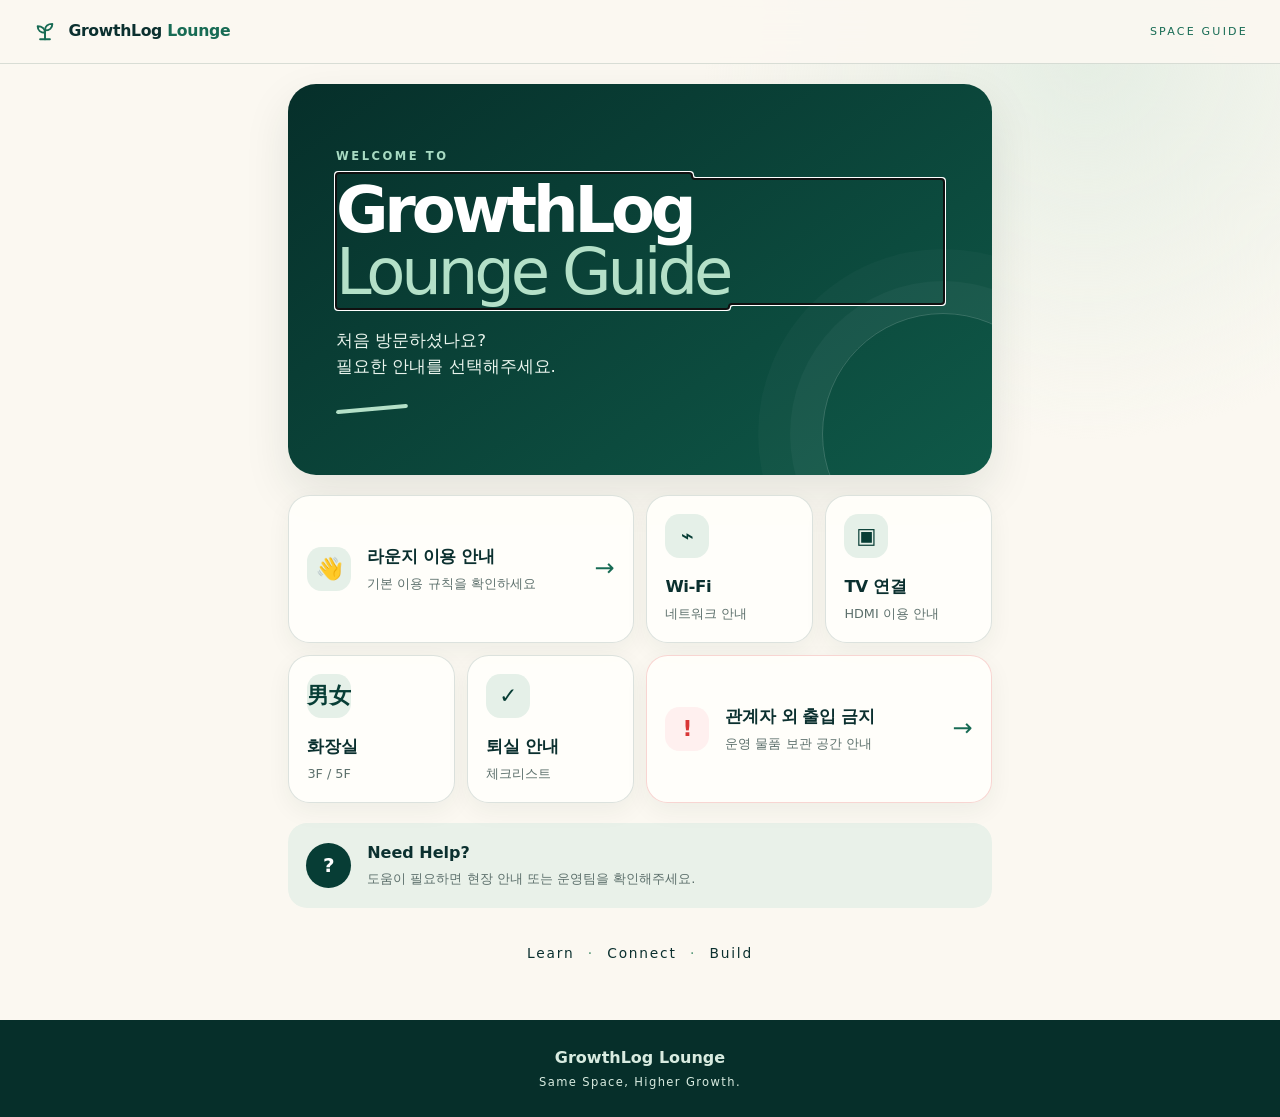
==== index.html @ 6ec5838d "Initial GrowthLog Lounge Guide" ====
<!doctype html>
<html lang="ko">
<head>
  <meta charset="utf-8">
  <meta name="viewport" content="width=device-width, initial-scale=1.0">
  <meta name="theme-color" content="#073d35">
  <meta name="description" content="GrowthLog Lounge의 Wi-Fi, TV, 화장실, 퇴실 안내를 한곳에서 확인하세요.">
  <title>GrowthLog Lounge Guide</title>
  <link rel="stylesheet" href="./css/style.css">
  <script src="./js/app.js" defer></script>
</head>
<body>
  <a class="skip-link" href="#main">본문으로 바로가기</a>
  <header class="site-header">
    <a class="brand" href="#home" aria-label="GrowthLog Lounge Guide 홈">
      <span class="brand-mark" aria-hidden="true">
        <svg viewBox="0 0 32 32" focusable="false">
          <path d="M16 25V14"></path>
          <path d="M16 17C10.7 17 7 14.1 7 9c5.3 0 9 2.9 9 8Z"></path>
          <path d="M16 14c5.3 0 9-2.9 9-8-5.3 0-9 2.9-9 8Z"></path>
          <path d="M10 25h12"></path>
        </svg>
      </span>
      <span>GrowthLog <b>Lounge</b></span>
    </a>
    <span class="header-label">SPACE GUIDE</span>
  </header>

  <main id="main">
    <section class="view home-view is-active" id="home" data-view="home" aria-labelledby="home-title">
      <div class="hero">
        <p class="eyebrow">WELCOME TO</p>
        <h1 id="home-title">GrowthLog<br><span>Lounge Guide</span></h1>
        <p>처음 방문하셨나요?<br>필요한 안내를 선택해주세요.</p>
        <div class="hero-line" aria-hidden="true"></div>
      </div>

      <nav class="guide-grid" aria-label="라운지 안내 메뉴">
        <a class="guide-card guide-card--wide" href="#welcome">
          <span class="card-icon" aria-hidden="true">👋</span>
          <span><b>라운지 이용 안내</b><small>기본 이용 규칙을 확인하세요</small></span>
          <span class="arrow" aria-hidden="true">→</span>
        </a>
        <a class="guide-card" href="#wifi"><span class="card-icon" aria-hidden="true">⌁</span><span><b>Wi-Fi</b><small>네트워크 안내</small></span></a>
        <a class="guide-card" href="#tv"><span class="card-icon" aria-hidden="true">▣</span><span><b>TV 연결</b><small>HDMI 이용 안내</small></span></a>
        <a class="guide-card" href="#restroom"><span class="card-icon" aria-hidden="true">男女</span><span><b>화장실</b><small>3F / 5F</small></span></a>
        <a class="guide-card" href="#checkout"><span class="card-icon" aria-hidden="true">✓</span><span><b>퇴실 안내</b><small>체크리스트</small></span></a>
        <a class="guide-card guide-card--wide guide-card--warning" href="#staff">
          <span class="card-icon" aria-hidden="true">!</span>
          <span><b>관계자 외 출입 금지</b><small>운영 물품 보관 공간 안내</small></span>
          <span class="arrow" aria-hidden="true">→</span>
        </a>
      </nav>

      <aside class="help-card" aria-label="관리자 문의 안내">
        <span class="help-mark" aria-hidden="true">?</span>
        <div><b>Need Help?</b><p>도움이 필요하면 현장 안내 또는 운영팀을 확인해주세요.</p></div>
      </aside>
      <p class="home-signature">Learn <i>·</i> Connect <i>·</i> Build</p>
    </section>

    <section class="view detail-view" id="welcome" data-view="welcome" aria-labelledby="welcome-title" hidden>
      <div class="detail-head"><a href="#home" class="back-link">← 홈</a><p>WELCOME</p><h2 id="welcome-title">라운지 이용 안내</h2><span>좋은 사람들이, 더 좋은 것을 만들어가는 공간입니다.</span></div>
      <div class="rule-strip" aria-label="기본 이용 수칙"><span>예약시간 준수</span><span>정숙한 이용</span><span>음식물 주의</span><span>깨끗한 정리</span></div>
      <figure class="image-card"><button class="image-open" type="button" data-image="./images/01_welcome.png" data-alt="GrowthLog Lounge 환영 및 기본 이용 안내"><img src="./images/01_welcome.png" alt="GrowthLog Lounge 환영 및 기본 이용 안내" width="883" height="1780"><span>눌러서 크게 보기</span></button></figure>
      <figure class="image-card image-card--landscape"><figcaption><b>한눈에 보는 이용 가이드</b><span>Wi-Fi, TV 연결, 이용 수칙과 퇴실 안내</span></figcaption><button class="image-open" type="button" data-image="./images/02_quick_guide.png" data-alt="GrowthLog Lounge 한눈에 보는 이용 가이드"><img src="./images/02_quick_guide.png" alt="GrowthLog Lounge 한눈에 보는 이용 가이드" width="1536" height="1024"><span>눌러서 크게 보기</span></button></figure>
    </section>

    <section class="view detail-view" id="wifi" data-view="wifi" aria-labelledby="wifi-title" hidden>
      <div class="detail-head"><a href="#home" class="back-link">← 홈</a><p>CONNECT</p><h2 id="wifi-title">Wi-Fi 안내</h2><span>빠르고 편안하게 인터넷을 이용하세요.</span></div>
      <div class="wifi-panel">
        <span class="wifi-symbol" aria-hidden="true">◉</span>
        <div class="credential"><small>Network</small><strong>GROWTH LAUNGE</strong></div>
        <div class="credential"><small>Password</small><strong id="wifi-password">GROWTH1703-2!</strong></div>
        <button class="primary-button" id="copy-password" type="button">비밀번호 복사</button>
        <p class="copy-feedback" id="copy-feedback" role="status" aria-live="polite"></p>
      </div>
    </section>

    <section class="view detail-view" id="tv" data-view="tv" data-guide="tv" aria-labelledby="tv-title" hidden>
      <div class="detail-head"><a href="#home" class="back-link">← 홈</a><p>DISPLAY</p><h2 id="tv-title">TV 연결 안내</h2><span>HDMI를 이용해 노트북을 연결할 수 있습니다.</span></div>
      <div class="status-card"><span class="status-icon" aria-hidden="true">▣</span><div><small>TV 연결 상세 안내</small><strong>준비 중입니다</strong><p>리모컨 사진과 연결 절차가 준비되면 이곳에 안내됩니다.</p></div></div>
      <figure class="image-card image-card--landscape"><figcaption><b>현재 이용 가이드</b><span>이미지에서 기본 연결 순서를 확인할 수 있어요.</span></figcaption><button class="image-open" type="button" data-image="./images/02_quick_guide.png" data-alt="TV 연결 순서가 포함된 GrowthLog Lounge 이용 가이드"><img src="./images/02_quick_guide.png" alt="TV 연결 순서가 포함된 GrowthLog Lounge 이용 가이드" width="1536" height="1024"><span>눌러서 크게 보기</span></button></figure>
    </section>

    <section class="view detail-view" id="restroom" data-view="restroom" aria-labelledby="restroom-title" hidden>
      <div class="detail-head"><a href="#home" class="back-link">← 홈</a><p>RESTROOM</p><h2 id="restroom-title">화장실 안내</h2><span>공용화장실은 3층 또는 5층을 이용해주세요.</span></div>
      <div class="floor-grid"><div><strong>3F</strong><span>공용화장실</span></div><div><strong>5F</strong><span>공용화장실</span></div></div>
      <figure class="image-card"><button class="image-open" type="button" data-image="./images/04_restroom.png" data-alt="3층과 5층 공용화장실 위치 안내"><img src="./images/04_restroom.png" alt="3층과 5층 공용화장실 위치 안내" width="1024" height="1536"><span>눌러서 크게 보기</span></button></figure>
    </section>

    <section class="view detail-view" id="checkout" data-view="checkout" aria-labelledby="checkout-title" hidden>
      <div class="detail-head"><a href="#home" class="back-link">← 홈</a><p>CHECK OUT</p><h2 id="checkout-title">퇴실 전 확인해주세요</h2><span>다음 이용자를 위한 작은 배려입니다.</span></div>
      <div class="checklist" id="checkout-list">
        <label><input type="checkbox"><span><b>01</b>책상과 의자를 원래 위치로 정리했나요?</span></label>
        <label><input type="checkbox"><span><b>02</b>쓰레기는 모두 정리했나요?</span></label>
        <label><input type="checkbox"><span><b>03</b>HDMI / 케이블을 제자리에 두었나요?</span></label>
        <label><input type="checkbox"><span><b>04</b>TV와 주변 기기를 껐나요?</span></label>
        <label><input type="checkbox"><span><b>05</b>에어컨과 조명을 껐나요?</span></label>
        <label><input type="checkbox"><span><b>06</b>개인 소지품을 모두 챙겼나요?</span></label>
        <label><input type="checkbox"><span><b>07</b>창문은 모두 닫았나요?</span></label>
        <label><input type="checkbox"><span><b>08</b>도어락을 잠그고 퇴실했나요?</span></label>
      </div>
      <p class="complete-message" id="complete-message" role="status" aria-live="polite">모두 확인하셨나요?<br>다음 이용자를 위해 감사합니다 :)</p>
      <figure class="image-card"><button class="image-open" type="button" data-image="./images/03_checkout.png" data-alt="GrowthLog Lounge 퇴실 체크리스트"><img src="./images/03_checkout.png" alt="GrowthLog Lounge 퇴실 체크리스트" width="1024" height="1536"><span>눌러서 크게 보기</span></button></figure>
    </section>

    <section class="view detail-view detail-view--warning" id="staff" data-view="staff" aria-labelledby="staff-title" hidden>
      <div class="detail-head"><a href="#home" class="back-link">← 홈</a><p>STAFF ONLY</p><h2 id="staff-title">관계자 외 출입 금지</h2><span>GrowthLog 운영 물품 보관 공간입니다.</span></div>
      <div class="warning-banner"><b>STAFF ONLY</b><span>관계자 외 출입을 금지합니다.</span></div>
      <figure class="image-card"><button class="image-open" type="button" data-image="./images/05_staff_only.png" data-alt="GrowthLog 운영 물품 보관 공간 관계자 외 출입 금지 안내"><img src="./images/05_staff_only.png" alt="GrowthLog 운영 물품 보관 공간 관계자 외 출입 금지 안내" width="1024" height="1536"><span>눌러서 크게 보기</span></button></figure>
    </section>
  </main>

  <footer><b>GrowthLog Lounge</b><span>Same Space, Higher Growth.</span></footer>

  <dialog class="image-viewer" id="image-viewer" aria-label="안내 이미지 확대 보기">
    <button class="viewer-close" type="button" aria-label="이미지 닫기">×</button>
    <div class="viewer-scroll"><img src="" alt=""></div>
    <p>두 손가락으로 확대하거나 스크롤해서 확인하세요.</p>
  </dialog>
</body>
</html>
---- css/style.css ----
:root {
  --green-950: #062f2a;
  --green-900: #073d35;
  --green-700: #176b54;
  --green-500: #4c9270;
  --green-100: #e5f0e8;
  --ivory: #fbf8f1;
  --paper: #fffefa;
  --ink: #0b302f;
  --muted: #5d706c;
  --line: rgba(7, 61, 53, .14);
  --red: #d93636;
  --shadow: 0 18px 46px rgba(24, 52, 43, .1);
}

* { box-sizing: border-box; }
html { scroll-behavior: smooth; background: var(--ivory); }
body { margin: 0; color: var(--ink); background: radial-gradient(circle at 85% 5%, #e5eee4 0, transparent 24rem), var(--ivory); font-family: Pretendard, "Noto Sans KR", "Apple SD Gothic Neo", system-ui, sans-serif; line-height: 1.55; }
button, a, input { font: inherit; }
a { color: inherit; }
button { color: inherit; }
.skip-link { position: fixed; top: -4rem; left: 1rem; z-index: 100; padding: .75rem 1rem; background: #fff; border-radius: .5rem; }
.skip-link:focus { top: 1rem; }

.site-header { position: sticky; top: 0; z-index: 20; display: flex; align-items: center; justify-content: space-between; min-height: 4rem; padding: .75rem max(1rem, env(safe-area-inset-left)); border-bottom: 1px solid var(--line); background: rgba(251, 248, 241, .9); backdrop-filter: blur(16px); }
.brand { display: flex; align-items: center; gap: .65rem; text-decoration: none; font-size: .98rem; font-weight: 700; letter-spacing: -.02em; }
.brand b { color: var(--green-700); }
.brand-mark { display: grid; place-items: center; width: 26px; height: 26px; color: var(--green-700); }
.brand-mark svg { display: block; width: 100%; height: 100%; fill: none; stroke: currentColor; stroke-width: 2.4; stroke-linecap: round; stroke-linejoin: round; }
.header-label { font-size: .69rem; letter-spacing: .2em; color: var(--green-700); }

main { width: min(100%, 47rem); min-height: calc(100vh - 9rem); margin: 0 auto; }
.view { padding: 1.25rem 1rem 3.5rem; }
.view[hidden] { display: none; }
.hero { position: relative; overflow: hidden; min-height: 18rem; padding: 3rem 1.5rem 2rem; border-radius: 1.75rem; color: white; background: linear-gradient(145deg, var(--green-950), #0f5948); box-shadow: var(--shadow); }
.hero::after { content: ""; position: absolute; right: -4.5rem; bottom: -5rem; width: 15rem; height: 15rem; border: 1px solid rgba(255,255,255,.18); border-radius: 50%; box-shadow: 0 0 0 2rem rgba(255,255,255,.035), 0 0 0 4rem rgba(255,255,255,.025); }
.eyebrow, .detail-head > p { margin: 0 0 .8rem; color: #a8dbc3; font-size: .72rem; font-weight: 800; letter-spacing: .22em; }
.hero h1 { position: relative; z-index: 1; margin: 0; font-size: clamp(2.45rem, 13vw, 4rem); line-height: .98; letter-spacing: -.065em; }
.hero h1 span { color: #b4e0c8; font-weight: 500; }
.hero > p:not(.eyebrow) { position: relative; z-index: 1; margin: 1.5rem 0 0; color: #e9f4ed; font-size: 1.04rem; }
.hero-line { width: 4.5rem; height: 4px; margin-top: 1.7rem; border-radius: 10px; background: #b4e0c8; transform: rotate(-5deg); }

.guide-grid { display: grid; grid-template-columns: 1fr 1fr; gap: .75rem; margin: 1.25rem 0; }
.guide-card { position: relative; display: flex; flex-direction: column; justify-content: space-between; min-height: 9.25rem; padding: 1.15rem; border: 1px solid var(--line); border-radius: 1.35rem; background: rgba(255, 254, 250, .94); box-shadow: 0 8px 24px rgba(16,55,44,.055); text-decoration: none; transition: transform .18s ease, border-color .18s ease, box-shadow .18s ease; }
.guide-card:active { transform: scale(.98); }
.guide-card:focus-visible, button:focus-visible, .back-link:focus-visible { outline: 3px solid #66a98a; outline-offset: 3px; }
.guide-card--wide { grid-column: 1 / -1; flex-direction: row; align-items: center; min-height: 6.7rem; gap: 1rem; }
.card-icon { display: grid; place-items: center; width: 2.75rem; height: 2.75rem; flex: 0 0 auto; border-radius: .9rem; color: var(--green-900); background: var(--green-100); font-size: 1.35rem; font-weight: 900; }
.guide-card b { display: block; font-size: 1.04rem; letter-spacing: -.025em; }
.guide-card small { display: block; margin-top: .22rem; color: var(--muted); font-size: .8rem; }
.arrow { margin-left: auto; color: var(--green-700); font-size: 1.5rem; }
.guide-card--warning { border-color: rgba(217, 54, 54, .2); }
.guide-card--warning .card-icon { color: var(--red); background: #fff0ef; }

.help-card { display: flex; gap: 1rem; align-items: center; padding: 1.15rem; border-radius: 1.2rem; background: #e9f1e9; }
.help-mark { display: grid; place-items: center; width: 2.8rem; height: 2.8rem; flex: 0 0 auto; border-radius: 50%; color: white; background: var(--green-900); font-size: 1.25rem; font-weight: 800; }
.help-card p { margin: .2rem 0 0; color: var(--muted); font-size: .82rem; }
.home-signature { margin: 2.2rem 0 0; text-align: center; font-size: .86rem; letter-spacing: .13em; }
.home-signature i { margin: 0 .45rem; color: var(--green-500); font-style: normal; }

.detail-head { padding: 1rem 0 1.25rem; }
.back-link { display: inline-flex; align-items: center; min-height: 2.75rem; margin-bottom: 2.25rem; padding: 0 .9rem; border: 1px solid var(--line); border-radius: 2rem; background: var(--paper); text-decoration: none; font-size: .88rem; font-weight: 700; }
.detail-head > p { color: var(--green-700); }
.detail-head h2 { margin: 0; font-size: clamp(2.05rem, 10vw, 3.5rem); line-height: 1.08; letter-spacing: -.055em; }
.detail-head > span { display: block; margin-top: .7rem; color: var(--muted); font-size: 1rem; }
.rule-strip { display: flex; gap: .45rem; overflow-x: auto; margin: 0 0 1rem; padding: .15rem 0 .75rem; scrollbar-width: none; }
.rule-strip::-webkit-scrollbar { display: none; }
.rule-strip span { flex: 0 0 auto; padding: .6rem .85rem; border-radius: 3rem; background: var(--green-100); color: var(--green-900); font-size: .8rem; font-weight: 700; }
.image-card { overflow: hidden; margin: 1rem 0 1.5rem; border: 1px solid var(--line); border-radius: 1.35rem; background: var(--paper); box-shadow: var(--shadow); }
.image-card figcaption { display: flex; flex-direction: column; padding: 1rem 1rem .2rem; }
.image-card figcaption span { color: var(--muted); font-size: .8rem; }
.image-open { position: relative; display: block; width: 100%; padding: 0; border: 0; background: transparent; cursor: zoom-in; }
.image-open img { display: block; width: 100%; height: auto; }
.image-open > span { position: absolute; right: .7rem; bottom: .7rem; padding: .45rem .7rem; border-radius: 2rem; color: white; background: rgba(5,35,31,.78); backdrop-filter: blur(8px); font-size: .72rem; }

.wifi-panel { padding: 1.4rem; border-radius: 1.5rem; background: linear-gradient(145deg, #e7f1e9, #fffefa); box-shadow: var(--shadow); }
.wifi-symbol { display: grid; place-items: center; width: 4rem; height: 4rem; margin-bottom: 1.5rem; border-radius: 50%; color: white; background: var(--green-900); font-size: 1.8rem; }
.credential { padding: 1rem 0; border-bottom: 1px solid var(--line); }
.credential small { display: block; color: var(--muted); font-size: .78rem; text-transform: uppercase; letter-spacing: .08em; }
.credential strong { display: block; margin-top: .25rem; font-size: 1.35rem; overflow-wrap: anywhere; }
.primary-button { width: 100%; min-height: 3.25rem; margin-top: 1.25rem; border: 0; border-radius: .95rem; color: white; background: var(--green-900); font-weight: 800; cursor: pointer; }
.copy-feedback { min-height: 1.5rem; margin: .65rem 0 0; text-align: center; color: var(--green-700); font-size: .86rem; font-weight: 700; }

.status-card { display: flex; gap: 1rem; padding: 1.35rem; border: 1px solid var(--line); border-radius: 1.4rem; background: var(--paper); box-shadow: var(--shadow); }
.status-icon { display: grid; place-items: center; width: 3.3rem; height: 3.3rem; flex: 0 0 auto; border-radius: 1rem; color: white; background: var(--green-900); font-size: 1.5rem; }
.status-card small, .status-card strong { display: block; }
.status-card small { color: var(--green-700); font-weight: 700; }
.status-card strong { margin-top: .1rem; font-size: 1.2rem; }
.status-card p { margin: .5rem 0 0; color: var(--muted); font-size: .88rem; }
.floor-grid { display: grid; grid-template-columns: 1fr 1fr; gap: .75rem; }
.floor-grid div { display: flex; flex-direction: column; align-items: center; padding: 1.3rem .5rem; border-radius: 1.2rem; background: var(--green-100); }
.floor-grid strong { font-size: 2.2rem; line-height: 1; }.floor-grid span { margin-top: .35rem; font-weight: 700; }

.checklist { display: grid; gap: .65rem; }
.checklist label { position: relative; display: block; cursor: pointer; }
.checklist input { position: absolute; opacity: 0; pointer-events: none; }
.checklist span { display: flex; align-items: center; gap: .85rem; min-height: 4.4rem; padding: .8rem 3rem .8rem .75rem; border: 1px solid var(--line); border-radius: 1.1rem; background: var(--paper); font-size: .92rem; transition: .18s ease; }
.checklist span::after { content: ""; position: absolute; right: 1rem; width: 1.25rem; height: 1.25rem; border: 2px solid #78908a; border-radius: .35rem; }
.checklist b { display: grid; place-items: center; width: 2.5rem; height: 2.5rem; flex: 0 0 auto; border-radius: 50%; color: white; background: var(--green-500); font-size: .78rem; }
.checklist input:focus-visible + span { outline: 3px solid #66a98a; outline-offset: 2px; }
.checklist input:checked + span { border-color: var(--green-500); background: #e7f1e9; color: var(--green-900); }
.checklist input:checked + span::after { content: "✓"; display: grid; place-items: center; border-color: var(--green-700); color: white; background: var(--green-700); font-size: .8rem; font-weight: 900; }
.complete-message { margin: 1rem 0; padding: 1.15rem; border-radius: 1rem; text-align: center; color: var(--muted); background: #f1eee7; font-size: .9rem; }
.complete-message.is-complete { color: var(--green-900); background: #dcecdf; font-weight: 700; }
.detail-view--warning .detail-head > p, .detail-view--warning .detail-head h2 { color: var(--red); }
.warning-banner { display: flex; flex-direction: column; align-items: center; padding: 1.2rem; border: 1px solid rgba(217,54,54,.25); border-radius: 1.2rem; color: var(--red); background: #fff2f1; }
.warning-banner b { font-size: 1.35rem; letter-spacing: .16em; }.warning-banner span { color: #782929; font-size: .9rem; }

footer { display: flex; flex-direction: column; align-items: center; gap: .2rem; padding: 1.6rem 1rem calc(1.6rem + env(safe-area-inset-bottom)); color: #d8ebe0; background: var(--green-950); }
footer span { font-size: .72rem; letter-spacing: .12em; }
.image-viewer { width: 100vw; max-width: none; height: 100dvh; max-height: none; margin: 0; padding: 3.5rem 0 1rem; border: 0; color: white; background: rgba(3, 24, 21, .96); }
.image-viewer::backdrop { background: rgba(3, 24, 21, .88); }
.viewer-close { position: fixed; top: max(.7rem, env(safe-area-inset-top)); right: 1rem; z-index: 2; display: grid; place-items: center; width: 2.75rem; height: 2.75rem; border: 1px solid rgba(255,255,255,.3); border-radius: 50%; color: white; background: rgba(255,255,255,.1); font-size: 1.7rem; cursor: pointer; }
.viewer-scroll { height: calc(100dvh - 7rem); overflow: auto; overscroll-behavior: contain; text-align: center; }
.viewer-scroll img { width: auto; max-width: 100%; height: auto; max-height: none; }
.image-viewer > p { margin: .5rem; text-align: center; color: #c8d8d2; font-size: .76rem; }

@media (min-width: 700px) {
  .site-header { padding-inline: 2rem; }
  .view { padding-inline: 1.5rem; }
  .hero { min-height: 21rem; padding: 4rem 3rem; }
  .guide-grid { grid-template-columns: repeat(4, 1fr); }
  .guide-card--wide { grid-column: span 2; }
  .guide-card--warning { grid-column: span 2; }
  .checklist { grid-template-columns: 1fr 1fr; }
}

@media (prefers-reduced-motion: reduce) { html { scroll-behavior: auto; } * { transition: none !important; } }
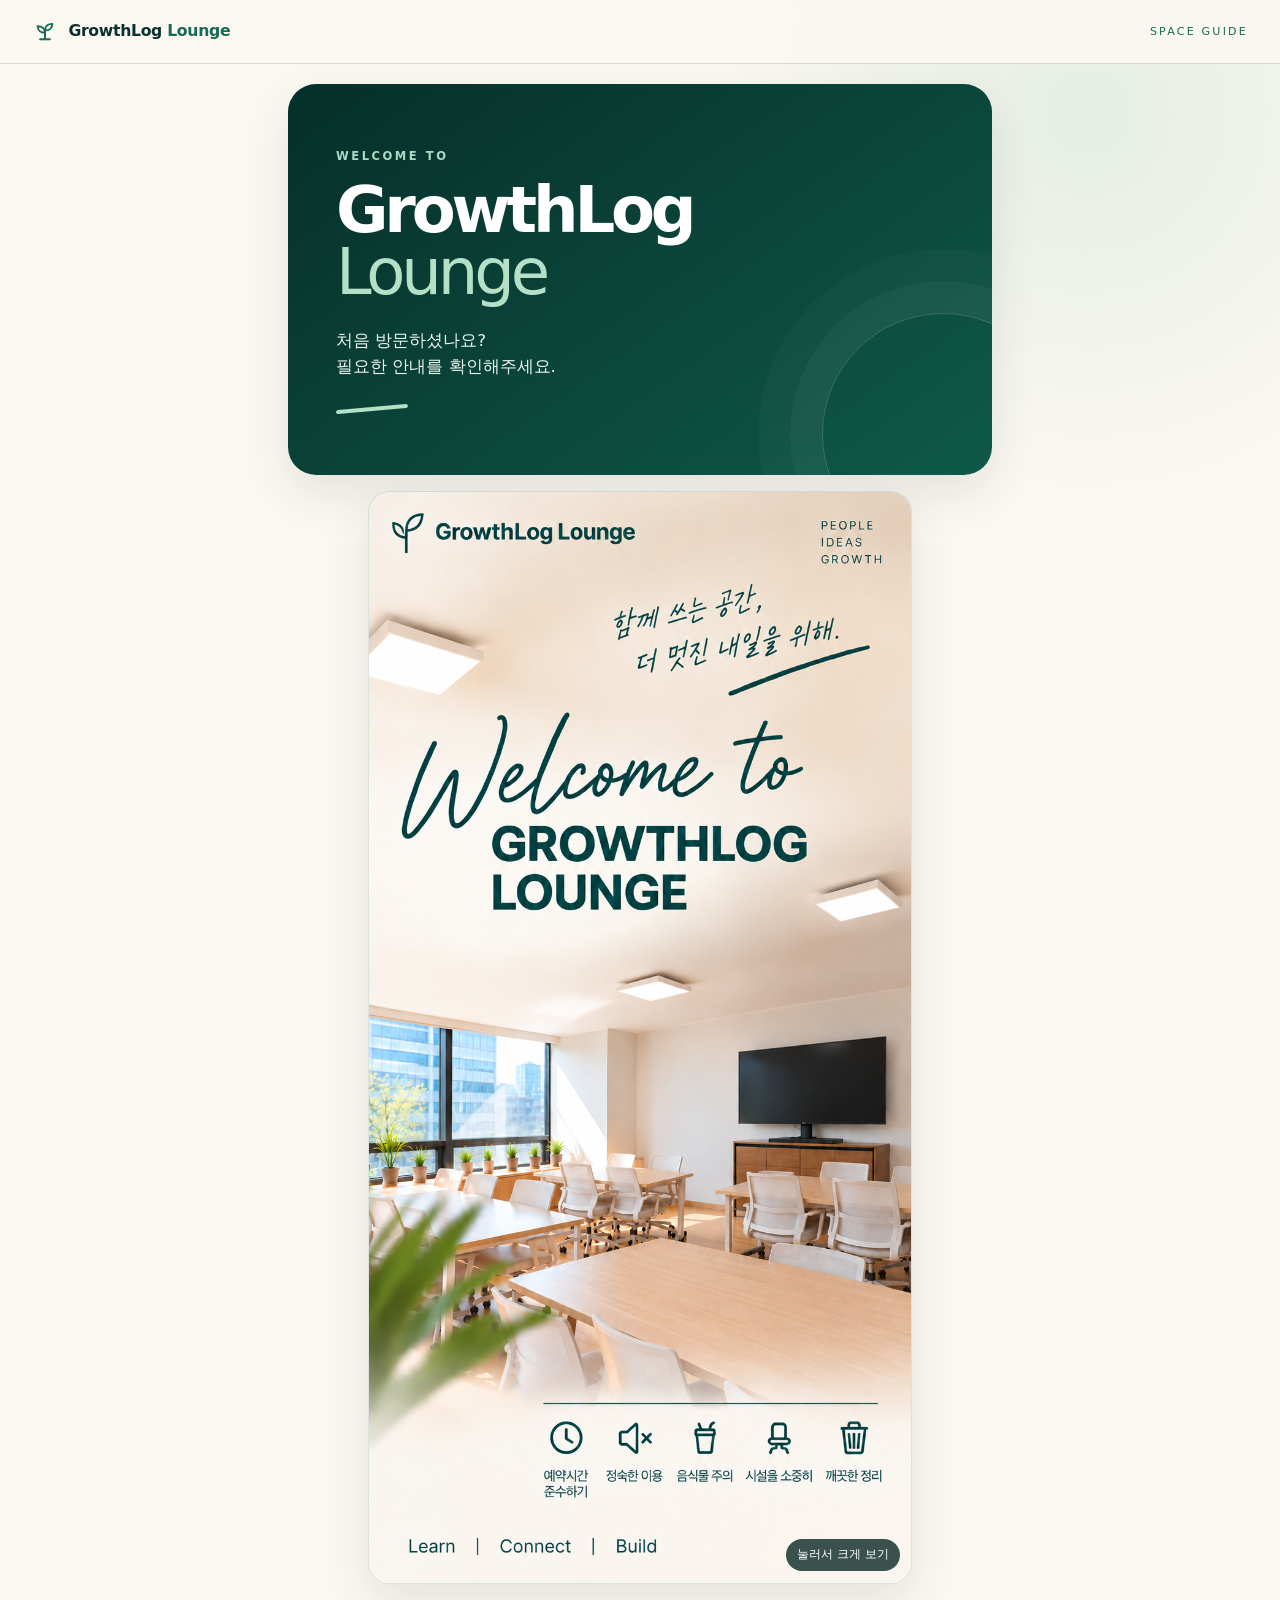
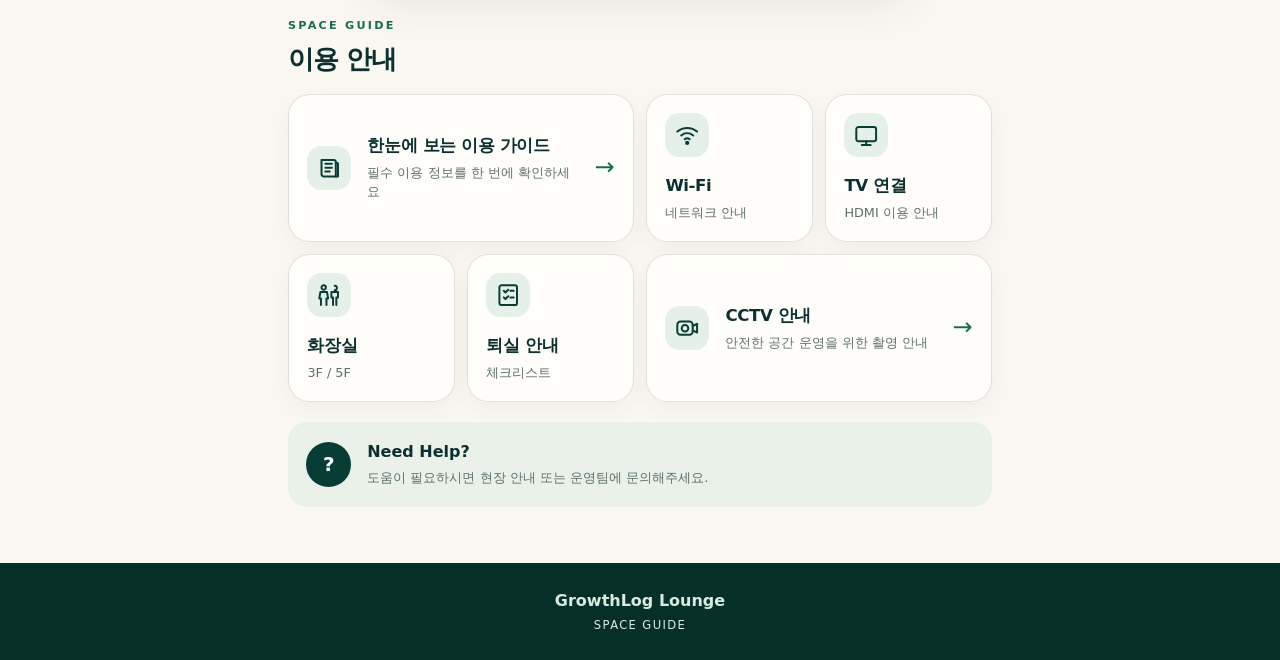
==== commit 5af86181: "feat: finalize GrowthLog Lounge space guide" ====
--- a/index.html
+++ b/index.html
@@ -4,15 +4,15 @@
   <meta charset="utf-8">
   <meta name="viewport" content="width=device-width, initial-scale=1.0">
   <meta name="theme-color" content="#073d35">
-  <meta name="description" content="GrowthLog Lounge의 Wi-Fi, TV, 화장실, 퇴실 안내를 한곳에서 확인하세요.">
-  <title>GrowthLog Lounge Guide</title>
+  <meta name="description" content="GrowthLog Lounge의 Wi-Fi, TV, 화장실, 퇴실 및 CCTV 안내를 한곳에서 확인하세요.">
+  <title>GrowthLog Lounge Space Guide</title>
   <link rel="stylesheet" href="./css/style.css">
   <script src="./js/app.js" defer></script>
 </head>
 <body>
   <a class="skip-link" href="#main">본문으로 바로가기</a>
   <header class="site-header">
-    <a class="brand" href="#home" aria-label="GrowthLog Lounge Guide 홈">
+    <a class="brand" href="#home" aria-label="GrowthLog Lounge Space Guide 홈">
       <span class="brand-mark" aria-hidden="true">
         <svg viewBox="0 0 32 32" focusable="false">
           <path d="M16 25V14"></path>
@@ -30,48 +30,56 @@
     <section class="view home-view is-active" id="home" data-view="home" aria-labelledby="home-title">
       <div class="hero">
         <p class="eyebrow">WELCOME TO</p>
-        <h1 id="home-title">GrowthLog<br><span>Lounge Guide</span></h1>
-        <p>처음 방문하셨나요?<br>필요한 안내를 선택해주세요.</p>
+        <h1 id="home-title">GrowthLog<br><span>Lounge</span></h1>
+        <p>처음 방문하셨나요?<br>필요한 안내를 확인해주세요.</p>
         <div class="hero-line" aria-hidden="true"></div>
       </div>
 
+      <figure class="image-card home-visual">
+        <button class="image-open" type="button" data-image="./images/01_welcome.png" data-alt="GrowthLog Lounge 환영 및 기본 이용 안내">
+          <img src="./images/01_welcome.png" alt="GrowthLog Lounge 환영 및 기본 이용 안내" width="884" height="1779">
+          <span>눌러서 크게 보기</span>
+        </button>
+      </figure>
+
+      <div class="section-intro">
+        <p>SPACE GUIDE</p>
+        <h2>이용 안내</h2>
+      </div>
       <nav class="guide-grid" aria-label="라운지 안내 메뉴">
-        <a class="guide-card guide-card--wide" href="#welcome">
-          <span class="card-icon" aria-hidden="true">👋</span>
-          <span><b>라운지 이용 안내</b><small>기본 이용 규칙을 확인하세요</small></span>
+        <a class="guide-card guide-card--wide" href="#quick">
+          <span class="card-icon" aria-hidden="true"><svg viewBox="0 0 24 24"><path d="M5 4.5h11a2 2 0 0 1 2 2v13H7a2 2 0 0 1-2-2z"/><path d="M8.5 8h6M8.5 11.5h6M8.5 15h4"/><path d="M18 7h1a1 1 0 0 1 1 1v11.5h-2"/></svg></span>
+          <span><b>한눈에 보는 이용 가이드</b><small>필수 이용 정보를 한 번에 확인하세요</small></span>
           <span class="arrow" aria-hidden="true">→</span>
         </a>
-        <a class="guide-card" href="#wifi"><span class="card-icon" aria-hidden="true">⌁</span><span><b>Wi-Fi</b><small>네트워크 안내</small></span></a>
-        <a class="guide-card" href="#tv"><span class="card-icon" aria-hidden="true">▣</span><span><b>TV 연결</b><small>HDMI 이용 안내</small></span></a>
-        <a class="guide-card" href="#restroom"><span class="card-icon" aria-hidden="true">男女</span><span><b>화장실</b><small>3F / 5F</small></span></a>
-        <a class="guide-card" href="#checkout"><span class="card-icon" aria-hidden="true">✓</span><span><b>퇴실 안내</b><small>체크리스트</small></span></a>
-        <a class="guide-card guide-card--wide guide-card--warning" href="#staff">
-          <span class="card-icon" aria-hidden="true">!</span>
-          <span><b>관계자 외 출입 금지</b><small>운영 물품 보관 공간 안내</small></span>
+        <a class="guide-card" href="#wifi"><span class="card-icon" aria-hidden="true"><svg viewBox="0 0 24 24"><path d="M3 8.7a14 14 0 0 1 18 0M6.5 12.2a9 9 0 0 1 11 0M9.8 15.6a4 4 0 0 1 4.4 0"/><circle cx="12" cy="19" r="1"/></svg></span><span><b>Wi-Fi</b><small>네트워크 안내</small></span></a>
+        <a class="guide-card" href="#tv"><span class="card-icon" aria-hidden="true"><svg viewBox="0 0 24 24"><rect x="3" y="4.5" width="18" height="13" rx="2"/><path d="M8 21h8M12 17.5V21"/></svg></span><span><b>TV 연결</b><small>HDMI 이용 안내</small></span></a>
+        <a class="guide-card" href="#restroom"><span class="card-icon" aria-hidden="true"><svg viewBox="0 0 24 24"><circle cx="7" cy="5" r="2"/><path d="M4.5 21v-6H3l1-6h6l1 6H9.5v6M15.5 21v-7H14V9h6v5h-1.5v7M17 3.5a2 2 0 1 1 0 4"/></svg></span><span><b>화장실</b><small>3F / 5F</small></span></a>
+        <a class="guide-card" href="#checkout"><span class="card-icon" aria-hidden="true"><svg viewBox="0 0 24 24"><rect x="4" y="3" width="16" height="18" rx="2"/><path d="m8 8 1.5 1.5L12 7M14 8h3M8 14l1.5 1.5L12 13M14 14h3"/></svg></span><span><b>퇴실 안내</b><small>체크리스트</small></span></a>
+        <a class="guide-card guide-card--wide" href="#cctv">
+          <span class="card-icon" aria-hidden="true"><svg viewBox="0 0 24 24"><rect x="3" y="6" width="14" height="12" rx="3"/><circle cx="10" cy="12" r="3"/><path d="m17 10 4-2v8l-4-2"/></svg></span>
+          <span><b>CCTV 안내</b><small>안전한 공간 운영을 위한 촬영 안내</small></span>
           <span class="arrow" aria-hidden="true">→</span>
         </a>
       </nav>
 
       <aside class="help-card" aria-label="관리자 문의 안내">
         <span class="help-mark" aria-hidden="true">?</span>
-        <div><b>Need Help?</b><p>도움이 필요하면 현장 안내 또는 운영팀을 확인해주세요.</p></div>
+        <div><b>Need Help?</b><p>도움이 필요하시면 현장 안내 또는 운영팀에 문의해주세요.</p></div>
       </aside>
-      <p class="home-signature">Learn <i>·</i> Connect <i>·</i> Build</p>
     </section>
 
-    <section class="view detail-view" id="welcome" data-view="welcome" aria-labelledby="welcome-title" hidden>
-      <div class="detail-head"><a href="#home" class="back-link">← 홈</a><p>WELCOME</p><h2 id="welcome-title">라운지 이용 안내</h2><span>좋은 사람들이, 더 좋은 것을 만들어가는 공간입니다.</span></div>
-      <div class="rule-strip" aria-label="기본 이용 수칙"><span>예약시간 준수</span><span>정숙한 이용</span><span>음식물 주의</span><span>깨끗한 정리</span></div>
-      <figure class="image-card"><button class="image-open" type="button" data-image="./images/01_welcome.png" data-alt="GrowthLog Lounge 환영 및 기본 이용 안내"><img src="./images/01_welcome.png" alt="GrowthLog Lounge 환영 및 기본 이용 안내" width="883" height="1780"><span>눌러서 크게 보기</span></button></figure>
-      <figure class="image-card image-card--landscape"><figcaption><b>한눈에 보는 이용 가이드</b><span>Wi-Fi, TV 연결, 이용 수칙과 퇴실 안내</span></figcaption><button class="image-open" type="button" data-image="./images/02_quick_guide.png" data-alt="GrowthLog Lounge 한눈에 보는 이용 가이드"><img src="./images/02_quick_guide.png" alt="GrowthLog Lounge 한눈에 보는 이용 가이드" width="1536" height="1024"><span>눌러서 크게 보기</span></button></figure>
+    <section class="view detail-view" id="quick" data-view="quick" aria-labelledby="quick-title" hidden>
+      <div class="detail-head"><a href="#home" class="back-link">← 홈</a><p>QUICK GUIDE</p><h2 id="quick-title">한눈에 보는 이용 가이드</h2><span>Wi-Fi, TV 연결, 이용 수칙과 퇴실 안내를 확인하세요.</span></div>
+      <figure class="image-card image-card--landscape"><button class="image-open" type="button" data-image="./images/02_quick_guide.png" data-alt="GrowthLog Lounge 한눈에 보는 이용 가이드"><img src="./images/02_quick_guide.png" alt="GrowthLog Lounge 한눈에 보는 이용 가이드" width="1536" height="1024"><span>눌러서 크게 보기</span></button></figure>
     </section>
 
     <section class="view detail-view" id="wifi" data-view="wifi" aria-labelledby="wifi-title" hidden>
       <div class="detail-head"><a href="#home" class="back-link">← 홈</a><p>CONNECT</p><h2 id="wifi-title">Wi-Fi 안내</h2><span>빠르고 편안하게 인터넷을 이용하세요.</span></div>
       <div class="wifi-panel">
-        <span class="wifi-symbol" aria-hidden="true">◉</span>
+        <span class="wifi-symbol" aria-hidden="true"><svg viewBox="0 0 24 24"><path d="M3 8.7a14 14 0 0 1 18 0M6.5 12.2a9 9 0 0 1 11 0M9.8 15.6a4 4 0 0 1 4.4 0"/><circle cx="12" cy="19" r="1"/></svg></span>
         <div class="credential"><small>Network</small><strong>GROWTH LAUNGE</strong></div>
-        <div class="credential"><small>Password</small><strong id="wifi-password">GROWTH1703-2!</strong></div>
+        <div class="credential"><small>Password</small><strong id="wifi-password">growth1703-2!</strong></div>
         <button class="primary-button" id="copy-password" type="button">비밀번호 복사</button>
         <p class="copy-feedback" id="copy-feedback" role="status" aria-live="polite"></p>
       </div>
@@ -79,7 +87,7 @@
 
     <section class="view detail-view" id="tv" data-view="tv" data-guide="tv" aria-labelledby="tv-title" hidden>
       <div class="detail-head"><a href="#home" class="back-link">← 홈</a><p>DISPLAY</p><h2 id="tv-title">TV 연결 안내</h2><span>HDMI를 이용해 노트북을 연결할 수 있습니다.</span></div>
-      <div class="status-card"><span class="status-icon" aria-hidden="true">▣</span><div><small>TV 연결 상세 안내</small><strong>준비 중입니다</strong><p>리모컨 사진과 연결 절차가 준비되면 이곳에 안내됩니다.</p></div></div>
+      <div class="status-card"><span class="status-icon" aria-hidden="true"><svg viewBox="0 0 24 24"><rect x="3" y="4.5" width="18" height="13" rx="2"/><path d="M8 21h8M12 17.5V21"/></svg></span><div><small>TV 연결 상세 안내</small><strong>준비 중입니다</strong><p>리모컨 사진과 연결 절차가 준비되면 이곳에 안내됩니다.</p></div></div>
       <figure class="image-card image-card--landscape"><figcaption><b>현재 이용 가이드</b><span>이미지에서 기본 연결 순서를 확인할 수 있어요.</span></figcaption><button class="image-open" type="button" data-image="./images/02_quick_guide.png" data-alt="TV 연결 순서가 포함된 GrowthLog Lounge 이용 가이드"><img src="./images/02_quick_guide.png" alt="TV 연결 순서가 포함된 GrowthLog Lounge 이용 가이드" width="1536" height="1024"><span>눌러서 크게 보기</span></button></figure>
     </section>
 
@@ -105,14 +113,20 @@
       <figure class="image-card"><button class="image-open" type="button" data-image="./images/03_checkout.png" data-alt="GrowthLog Lounge 퇴실 체크리스트"><img src="./images/03_checkout.png" alt="GrowthLog Lounge 퇴실 체크리스트" width="1024" height="1536"><span>눌러서 크게 보기</span></button></figure>
     </section>
 
-    <section class="view detail-view detail-view--warning" id="staff" data-view="staff" aria-labelledby="staff-title" hidden>
-      <div class="detail-head"><a href="#home" class="back-link">← 홈</a><p>STAFF ONLY</p><h2 id="staff-title">관계자 외 출입 금지</h2><span>GrowthLog 운영 물품 보관 공간입니다.</span></div>
-      <div class="warning-banner"><b>STAFF ONLY</b><span>관계자 외 출입을 금지합니다.</span></div>
-      <figure class="image-card"><button class="image-open" type="button" data-image="./images/05_staff_only.png" data-alt="GrowthLog 운영 물품 보관 공간 관계자 외 출입 금지 안내"><img src="./images/05_staff_only.png" alt="GrowthLog 운영 물품 보관 공간 관계자 외 출입 금지 안내" width="1024" height="1536"><span>눌러서 크게 보기</span></button></figure>
+    <section class="view detail-view" id="cctv" data-view="cctv" aria-labelledby="cctv-title" hidden>
+      <div class="detail-head"><a href="#home" class="back-link">← 홈</a><p>SAFETY</p><h2 id="cctv-title">CCTV 촬영 안내</h2><span>안전하고 쾌적한 공간 운영을 위해 CCTV가 운영되고 있습니다.</span></div>
+      <dl class="info-list">
+        <div><dt>촬영 목적</dt><dd>시설 안전, 화재 예방 및 범죄 방지, 시설 관리</dd></div>
+        <div><dt>촬영 범위</dt><dd>라운지 내부 공용 공간</dd></div>
+        <div><dt>촬영 시간</dt><dd>24시간 연중무휴</dd></div>
+        <div><dt>관리 책임자</dt><dd>GrowthLog 운영팀</dd></div>
+        <div><dt>관련 문의</dt><dd>운영팀 문의</dd></div>
+      </dl>
+      <figure class="image-card image-card--landscape"><button class="image-open" type="button" data-image="./images/06_cctv.png" data-alt="GrowthLog Lounge CCTV 촬영 목적, 범위, 시간 및 관리 책임자 안내"><img src="./images/06_cctv.png" alt="GrowthLog Lounge CCTV 촬영 목적, 범위, 시간 및 관리 책임자 안내" width="1536" height="1024"><span>눌러서 크게 보기</span></button></figure>
     </section>
   </main>
 
-  <footer><b>GrowthLog Lounge</b><span>Same Space, Higher Growth.</span></footer>
+  <footer><b>GrowthLog Lounge</b><span>SPACE GUIDE</span></footer>
 
   <dialog class="image-viewer" id="image-viewer" aria-label="안내 이미지 확대 보기">
     <button class="viewer-close" type="button" aria-label="이미지 닫기">×</button>
--- a/css/style.css
+++ b/css/style.css
@@ -9,7 +9,6 @@
   --ink: #0b302f;
   --muted: #5d706c;
   --line: rgba(7, 61, 53, .14);
-  --red: #d93636;
   --shadow: 0 18px 46px rgba(24, 52, 43, .1);
 }
 
@@ -20,7 +19,7 @@
 a { color: inherit; }
 button { color: inherit; }
 .skip-link { position: fixed; top: -4rem; left: 1rem; z-index: 100; padding: .75rem 1rem; background: #fff; border-radius: .5rem; }
-.skip-link:focus { top: 1rem; }
+.skip-link:focus-visible { top: 1rem; outline: 3px solid #66a98a; outline-offset: 2px; }
 
 .site-header { position: sticky; top: 0; z-index: 20; display: flex; align-items: center; justify-content: space-between; min-height: 4rem; padding: .75rem max(1rem, env(safe-area-inset-left)); border-bottom: 1px solid var(--line); background: rgba(251, 248, 241, .9); backdrop-filter: blur(16px); }
 .brand { display: flex; align-items: center; gap: .65rem; text-decoration: none; font-size: .98rem; font-weight: 700; letter-spacing: -.02em; }
@@ -39,33 +38,32 @@
 .hero h1 span { color: #b4e0c8; font-weight: 500; }
 .hero > p:not(.eyebrow) { position: relative; z-index: 1; margin: 1.5rem 0 0; color: #e9f4ed; font-size: 1.04rem; }
 .hero-line { width: 4.5rem; height: 4px; margin-top: 1.7rem; border-radius: 10px; background: #b4e0c8; transform: rotate(-5deg); }
+.home-visual { margin-top: 1.25rem; }
+.section-intro { margin: 2.1rem 0 .9rem; }
+.section-intro p { margin: 0 0 .25rem; color: var(--green-700); font-size: .7rem; font-weight: 800; letter-spacing: .2em; }
+.section-intro h2 { margin: 0; font-size: 1.65rem; letter-spacing: -.04em; }
 
-.guide-grid { display: grid; grid-template-columns: 1fr 1fr; gap: .75rem; margin: 1.25rem 0; }
+.guide-grid { display: grid; grid-template-columns: 1fr 1fr; gap: .75rem; margin: 0 0 1.25rem; }
 .guide-card { position: relative; display: flex; flex-direction: column; justify-content: space-between; min-height: 9.25rem; padding: 1.15rem; border: 1px solid var(--line); border-radius: 1.35rem; background: rgba(255, 254, 250, .94); box-shadow: 0 8px 24px rgba(16,55,44,.055); text-decoration: none; transition: transform .18s ease, border-color .18s ease, box-shadow .18s ease; }
 .guide-card:active { transform: scale(.98); }
-.guide-card:focus-visible, button:focus-visible, .back-link:focus-visible { outline: 3px solid #66a98a; outline-offset: 3px; }
+.guide-card:focus-visible, button:focus-visible, .back-link:focus-visible, .brand:focus-visible { outline: 3px solid #66a98a; outline-offset: 3px; }
 .guide-card--wide { grid-column: 1 / -1; flex-direction: row; align-items: center; min-height: 6.7rem; gap: 1rem; }
-.card-icon { display: grid; place-items: center; width: 2.75rem; height: 2.75rem; flex: 0 0 auto; border-radius: .9rem; color: var(--green-900); background: var(--green-100); font-size: 1.35rem; font-weight: 900; }
+.card-icon { display: grid; place-items: center; width: 2.75rem; height: 2.75rem; flex: 0 0 auto; border-radius: .9rem; color: var(--green-900); background: var(--green-100); }
+.card-icon svg, .wifi-symbol svg, .status-icon svg { width: 1.65rem; height: 1.65rem; fill: none; stroke: currentColor; stroke-width: 1.8; stroke-linecap: round; stroke-linejoin: round; }
 .guide-card b { display: block; font-size: 1.04rem; letter-spacing: -.025em; }
 .guide-card small { display: block; margin-top: .22rem; color: var(--muted); font-size: .8rem; }
 .arrow { margin-left: auto; color: var(--green-700); font-size: 1.5rem; }
-.guide-card--warning { border-color: rgba(217, 54, 54, .2); }
-.guide-card--warning .card-icon { color: var(--red); background: #fff0ef; }
 
 .help-card { display: flex; gap: 1rem; align-items: center; padding: 1.15rem; border-radius: 1.2rem; background: #e9f1e9; }
 .help-mark { display: grid; place-items: center; width: 2.8rem; height: 2.8rem; flex: 0 0 auto; border-radius: 50%; color: white; background: var(--green-900); font-size: 1.25rem; font-weight: 800; }
 .help-card p { margin: .2rem 0 0; color: var(--muted); font-size: .82rem; }
-.home-signature { margin: 2.2rem 0 0; text-align: center; font-size: .86rem; letter-spacing: .13em; }
-.home-signature i { margin: 0 .45rem; color: var(--green-500); font-style: normal; }
-
-.detail-head { padding: 1rem 0 1.25rem; }
-.back-link { display: inline-flex; align-items: center; min-height: 2.75rem; margin-bottom: 2.25rem; padding: 0 .9rem; border: 1px solid var(--line); border-radius: 2rem; background: var(--paper); text-decoration: none; font-size: .88rem; font-weight: 700; }
+.detail-head { padding: .45rem 0 1.25rem; }
+.back-link { display: inline-flex; align-items: center; min-height: 2.75rem; margin-bottom: 1.25rem; padding: 0 .9rem; border: 1px solid var(--line); border-radius: 2rem; background: var(--paper); text-decoration: none; font-size: .88rem; font-weight: 700; }
 .detail-head > p { color: var(--green-700); }
 .detail-head h2 { margin: 0; font-size: clamp(2.05rem, 10vw, 3.5rem); line-height: 1.08; letter-spacing: -.055em; }
+.hero h1:focus, .detail-head h2:focus { outline: none; }
+.hero h1:focus-visible, .detail-head h2:focus-visible { border-radius: .2rem; outline: 3px solid #66a98a; outline-offset: 5px; }
 .detail-head > span { display: block; margin-top: .7rem; color: var(--muted); font-size: 1rem; }
-.rule-strip { display: flex; gap: .45rem; overflow-x: auto; margin: 0 0 1rem; padding: .15rem 0 .75rem; scrollbar-width: none; }
-.rule-strip::-webkit-scrollbar { display: none; }
-.rule-strip span { flex: 0 0 auto; padding: .6rem .85rem; border-radius: 3rem; background: var(--green-100); color: var(--green-900); font-size: .8rem; font-weight: 700; }
 .image-card { overflow: hidden; margin: 1rem 0 1.5rem; border: 1px solid var(--line); border-radius: 1.35rem; background: var(--paper); box-shadow: var(--shadow); }
 .image-card figcaption { display: flex; flex-direction: column; padding: 1rem 1rem .2rem; }
 .image-card figcaption span { color: var(--muted); font-size: .8rem; }
@@ -74,7 +72,8 @@
 .image-open > span { position: absolute; right: .7rem; bottom: .7rem; padding: .45rem .7rem; border-radius: 2rem; color: white; background: rgba(5,35,31,.78); backdrop-filter: blur(8px); font-size: .72rem; }
 
 .wifi-panel { padding: 1.4rem; border-radius: 1.5rem; background: linear-gradient(145deg, #e7f1e9, #fffefa); box-shadow: var(--shadow); }
-.wifi-symbol { display: grid; place-items: center; width: 4rem; height: 4rem; margin-bottom: 1.5rem; border-radius: 50%; color: white; background: var(--green-900); font-size: 1.8rem; }
+.wifi-symbol { display: grid; place-items: center; width: 4rem; height: 4rem; margin-bottom: 1.5rem; border-radius: 50%; color: white; background: var(--green-900); }
+.wifi-symbol svg { width: 2.35rem; height: 2.35rem; }
 .credential { padding: 1rem 0; border-bottom: 1px solid var(--line); }
 .credential small { display: block; color: var(--muted); font-size: .78rem; text-transform: uppercase; letter-spacing: .08em; }
 .credential strong { display: block; margin-top: .25rem; font-size: 1.35rem; overflow-wrap: anywhere; }
@@ -82,7 +81,7 @@
 .copy-feedback { min-height: 1.5rem; margin: .65rem 0 0; text-align: center; color: var(--green-700); font-size: .86rem; font-weight: 700; }
 
 .status-card { display: flex; gap: 1rem; padding: 1.35rem; border: 1px solid var(--line); border-radius: 1.4rem; background: var(--paper); box-shadow: var(--shadow); }
-.status-icon { display: grid; place-items: center; width: 3.3rem; height: 3.3rem; flex: 0 0 auto; border-radius: 1rem; color: white; background: var(--green-900); font-size: 1.5rem; }
+.status-icon { display: grid; place-items: center; width: 3.3rem; height: 3.3rem; flex: 0 0 auto; border-radius: 1rem; color: white; background: var(--green-900); }
 .status-card small, .status-card strong { display: block; }
 .status-card small { color: var(--green-700); font-weight: 700; }
 .status-card strong { margin-top: .1rem; font-size: 1.2rem; }
@@ -90,6 +89,11 @@
 .floor-grid { display: grid; grid-template-columns: 1fr 1fr; gap: .75rem; }
 .floor-grid div { display: flex; flex-direction: column; align-items: center; padding: 1.3rem .5rem; border-radius: 1.2rem; background: var(--green-100); }
 .floor-grid strong { font-size: 2.2rem; line-height: 1; }.floor-grid span { margin-top: .35rem; font-weight: 700; }
+.info-list { overflow: hidden; margin: 0; border: 1px solid var(--line); border-radius: 1.35rem; background: var(--paper); box-shadow: var(--shadow); }
+.info-list div { padding: 1rem 1.15rem; }
+.info-list div + div { border-top: 1px solid var(--line); }
+.info-list dt { color: var(--green-700); font-size: .82rem; font-weight: 800; }
+.info-list dd { margin: .2rem 0 0; color: var(--ink); font-size: .95rem; }
 
 .checklist { display: grid; gap: .65rem; }
 .checklist label { position: relative; display: block; cursor: pointer; }
@@ -102,9 +106,6 @@
 .checklist input:checked + span::after { content: "✓"; display: grid; place-items: center; border-color: var(--green-700); color: white; background: var(--green-700); font-size: .8rem; font-weight: 900; }
 .complete-message { margin: 1rem 0; padding: 1.15rem; border-radius: 1rem; text-align: center; color: var(--muted); background: #f1eee7; font-size: .9rem; }
 .complete-message.is-complete { color: var(--green-900); background: #dcecdf; font-weight: 700; }
-.detail-view--warning .detail-head > p, .detail-view--warning .detail-head h2 { color: var(--red); }
-.warning-banner { display: flex; flex-direction: column; align-items: center; padding: 1.2rem; border: 1px solid rgba(217,54,54,.25); border-radius: 1.2rem; color: var(--red); background: #fff2f1; }
-.warning-banner b { font-size: 1.35rem; letter-spacing: .16em; }.warning-banner span { color: #782929; font-size: .9rem; }
 
 footer { display: flex; flex-direction: column; align-items: center; gap: .2rem; padding: 1.6rem 1rem calc(1.6rem + env(safe-area-inset-bottom)); color: #d8ebe0; background: var(--green-950); }
 footer span { font-size: .72rem; letter-spacing: .12em; }
@@ -119,9 +120,11 @@
   .site-header { padding-inline: 2rem; }
   .view { padding-inline: 1.5rem; }
   .hero { min-height: 21rem; padding: 4rem 3rem; }
+  .home-visual { max-width: 34rem; margin-inline: auto; }
   .guide-grid { grid-template-columns: repeat(4, 1fr); }
   .guide-card--wide { grid-column: span 2; }
-  .guide-card--warning { grid-column: span 2; }
+  .detail-head { padding-top: 1rem; }
+  .back-link { margin-bottom: 2rem; }
   .checklist { grid-template-columns: 1fr 1fr; }
 }
 
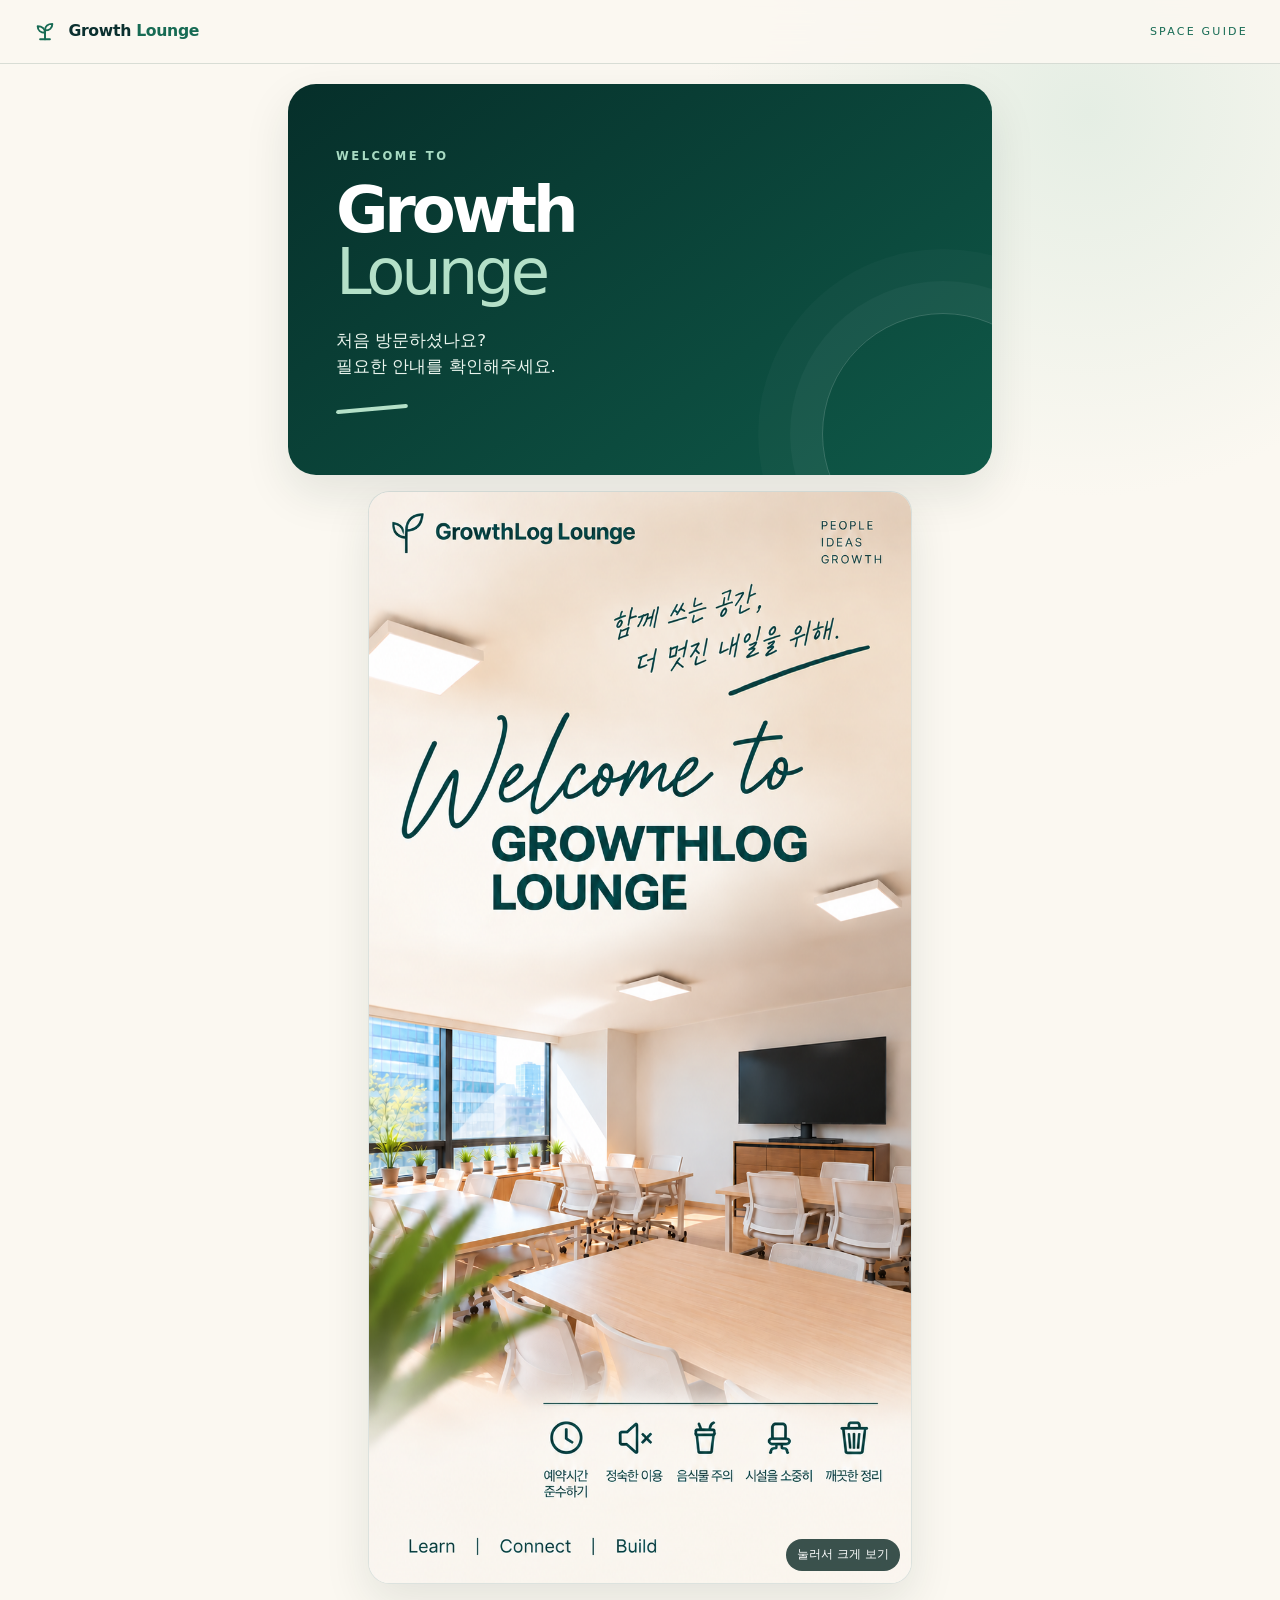
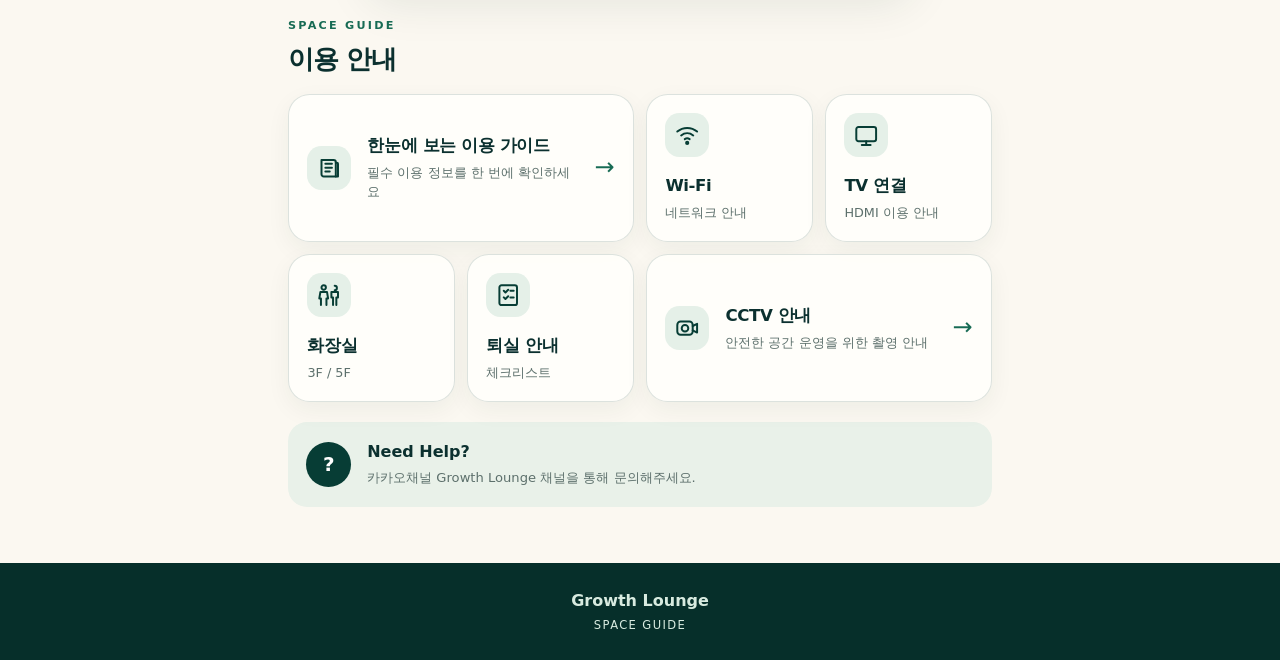
==== commit e75ea37e: "Update fmt.Println message Update Growth Lounge guide contentfrom 'Hello' to 'Goodbye' - Rename Grow" ====
--- a/index.html
+++ b/index.html
@@ -4,15 +4,20 @@
   <meta charset="utf-8">
   <meta name="viewport" content="width=device-width, initial-scale=1.0">
   <meta name="theme-color" content="#073d35">
-  <meta name="description" content="GrowthLog Lounge의 Wi-Fi, TV, 화장실, 퇴실 및 CCTV 안내를 한곳에서 확인하세요.">
-  <title>GrowthLog Lounge Space Guide</title>
+  <meta name="description" content="Growth Lounge의 Wi-Fi, TV, 화장실, 퇴실 및 CCTV 안내를 한곳에서 확인하세요.">
+  <title>Growth Lounge Space Guide</title>
   <link rel="stylesheet" href="./css/style.css">
   <script src="./js/app.js" defer></script>
 </head>
+
 <body>
+
   <a class="skip-link" href="#main">본문으로 바로가기</a>
+
+  <!-- HEADER -->
   <header class="site-header">
-    <a class="brand" href="#home" aria-label="GrowthLog Lounge Space Guide 홈">
+    <a class="brand" href="#home" aria-label="Growth Lounge Space Guide 홈">
+
       <span class="brand-mark" aria-hidden="true">
         <svg viewBox="0 0 32 32" focusable="false">
           <path d="M16 25V14"></path>
@@ -21,117 +26,910 @@
           <path d="M10 25h12"></path>
         </svg>
       </span>
-      <span>GrowthLog <b>Lounge</b></span>
+
+      <span>Growth <b>Lounge</b></span>
+
     </a>
+
     <span class="header-label">SPACE GUIDE</span>
   </header>
 
+
   <main id="main">
-    <section class="view home-view is-active" id="home" data-view="home" aria-labelledby="home-title">
+
+    <!-- =====================================================
+         HOME
+    ====================================================== -->
+
+    <section
+      class="view home-view is-active"
+      id="home"
+      data-view="home"
+      aria-labelledby="home-title"
+    >
+
       <div class="hero">
+
         <p class="eyebrow">WELCOME TO</p>
-        <h1 id="home-title">GrowthLog<br><span>Lounge</span></h1>
-        <p>처음 방문하셨나요?<br>필요한 안내를 확인해주세요.</p>
+
+        <h1 id="home-title">
+          Growth<br>
+          <span>Lounge</span>
+        </h1>
+
+        <p>
+          처음 방문하셨나요?<br>
+          필요한 안내를 확인해주세요.
+        </p>
+
         <div class="hero-line" aria-hidden="true"></div>
-      </div>
+
+      </div>
+
+
+      <!-- WELCOME IMAGE -->
 
       <figure class="image-card home-visual">
-        <button class="image-open" type="button" data-image="./images/01_welcome.png" data-alt="GrowthLog Lounge 환영 및 기본 이용 안내">
-          <img src="./images/01_welcome.png" alt="GrowthLog Lounge 환영 및 기본 이용 안내" width="884" height="1779">
+
+        <button
+          class="image-open"
+          type="button"
+          data-image="./images/01_welcome.png"
+          data-alt="Growth Lounge 환영 및 기본 이용 안내"
+        >
+
+          <img
+            src="./images/01_welcome.png"
+            alt="Growth Lounge 환영 및 기본 이용 안내"
+            width="884"
+            height="1779"
+          >
+
           <span>눌러서 크게 보기</span>
+
         </button>
+
       </figure>
+
+
+      <!-- GUIDE MENU -->
 
       <div class="section-intro">
         <p>SPACE GUIDE</p>
         <h2>이용 안내</h2>
       </div>
+
+
       <nav class="guide-grid" aria-label="라운지 안내 메뉴">
-        <a class="guide-card guide-card--wide" href="#quick">
-          <span class="card-icon" aria-hidden="true"><svg viewBox="0 0 24 24"><path d="M5 4.5h11a2 2 0 0 1 2 2v13H7a2 2 0 0 1-2-2z"/><path d="M8.5 8h6M8.5 11.5h6M8.5 15h4"/><path d="M18 7h1a1 1 0 0 1 1 1v11.5h-2"/></svg></span>
-          <span><b>한눈에 보는 이용 가이드</b><small>필수 이용 정보를 한 번에 확인하세요</small></span>
+
+        <!-- QUICK GUIDE -->
+
+        <a
+          class="guide-card guide-card--wide"
+          href="#quick"
+        >
+
+          <span class="card-icon" aria-hidden="true">
+
+            <svg viewBox="0 0 24 24">
+              <path d="M5 4.5h11a2 2 0 0 1 2 2v13H7a2 2 0 0 1-2-2z"/>
+              <path d="M8.5 8h6M8.5 11.5h6M8.5 15h4"/>
+              <path d="M18 7h1a1 1 0 0 1 1 1v11.5h-2"/>
+            </svg>
+
+          </span>
+
+          <span>
+            <b>한눈에 보는 이용 가이드</b>
+            <small>필수 이용 정보를 한 번에 확인하세요</small>
+          </span>
+
           <span class="arrow" aria-hidden="true">→</span>
-        </a>
-        <a class="guide-card" href="#wifi"><span class="card-icon" aria-hidden="true"><svg viewBox="0 0 24 24"><path d="M3 8.7a14 14 0 0 1 18 0M6.5 12.2a9 9 0 0 1 11 0M9.8 15.6a4 4 0 0 1 4.4 0"/><circle cx="12" cy="19" r="1"/></svg></span><span><b>Wi-Fi</b><small>네트워크 안내</small></span></a>
-        <a class="guide-card" href="#tv"><span class="card-icon" aria-hidden="true"><svg viewBox="0 0 24 24"><rect x="3" y="4.5" width="18" height="13" rx="2"/><path d="M8 21h8M12 17.5V21"/></svg></span><span><b>TV 연결</b><small>HDMI 이용 안내</small></span></a>
-        <a class="guide-card" href="#restroom"><span class="card-icon" aria-hidden="true"><svg viewBox="0 0 24 24"><circle cx="7" cy="5" r="2"/><path d="M4.5 21v-6H3l1-6h6l1 6H9.5v6M15.5 21v-7H14V9h6v5h-1.5v7M17 3.5a2 2 0 1 1 0 4"/></svg></span><span><b>화장실</b><small>3F / 5F</small></span></a>
-        <a class="guide-card" href="#checkout"><span class="card-icon" aria-hidden="true"><svg viewBox="0 0 24 24"><rect x="4" y="3" width="16" height="18" rx="2"/><path d="m8 8 1.5 1.5L12 7M14 8h3M8 14l1.5 1.5L12 13M14 14h3"/></svg></span><span><b>퇴실 안내</b><small>체크리스트</small></span></a>
-        <a class="guide-card guide-card--wide" href="#cctv">
-          <span class="card-icon" aria-hidden="true"><svg viewBox="0 0 24 24"><rect x="3" y="6" width="14" height="12" rx="3"/><circle cx="10" cy="12" r="3"/><path d="m17 10 4-2v8l-4-2"/></svg></span>
-          <span><b>CCTV 안내</b><small>안전한 공간 운영을 위한 촬영 안내</small></span>
+
+        </a>
+
+
+        <!-- WIFI -->
+
+        <a class="guide-card" href="#wifi">
+
+          <span class="card-icon" aria-hidden="true">
+
+            <svg viewBox="0 0 24 24">
+              <path d="M3 8.7a14 14 0 0 1 18 0M6.5 12.2a9 9 0 0 1 11 0M9.8 15.6a4 4 0 0 1 4.4 0"/>
+              <circle cx="12" cy="19" r="1"/>
+            </svg>
+
+          </span>
+
+          <span>
+            <b>Wi-Fi</b>
+            <small>네트워크 안내</small>
+          </span>
+
+        </a>
+
+
+        <!-- TV -->
+
+        <a class="guide-card" href="#tv">
+
+          <span class="card-icon" aria-hidden="true">
+
+            <svg viewBox="0 0 24 24">
+              <rect x="3" y="4.5" width="18" height="13" rx="2"/>
+              <path d="M8 21h8M12 17.5V21"/>
+            </svg>
+
+          </span>
+
+          <span>
+            <b>TV 연결</b>
+            <small>HDMI 이용 안내</small>
+          </span>
+
+        </a>
+
+
+        <!-- RESTROOM -->
+
+        <a class="guide-card" href="#restroom">
+
+          <span class="card-icon" aria-hidden="true">
+
+            <svg viewBox="0 0 24 24">
+              <circle cx="7" cy="5" r="2"/>
+              <path d="M4.5 21v-6H3l1-6h6l1 6H9.5v6M15.5 21v-7H14V9h6v5h-1.5v7M17 3.5a2 2 0 1 1 0 4"/>
+            </svg>
+
+          </span>
+
+          <span>
+            <b>화장실</b>
+            <small>3F / 5F</small>
+          </span>
+
+        </a>
+
+
+        <!-- CHECKOUT -->
+
+        <a class="guide-card" href="#checkout">
+
+          <span class="card-icon" aria-hidden="true">
+
+            <svg viewBox="0 0 24 24">
+              <rect x="4" y="3" width="16" height="18" rx="2"/>
+              <path d="m8 8 1.5 1.5L12 7M14 8h3M8 14l1.5 1.5L12 13M14 14h3"/>
+            </svg>
+
+          </span>
+
+          <span>
+            <b>퇴실 안내</b>
+            <small>체크리스트</small>
+          </span>
+
+        </a>
+
+
+        <!-- CCTV -->
+
+        <a
+          class="guide-card guide-card--wide"
+          href="#cctv"
+        >
+
+          <span class="card-icon" aria-hidden="true">
+
+            <svg viewBox="0 0 24 24">
+              <rect x="3" y="6" width="14" height="12" rx="3"/>
+              <circle cx="10" cy="12" r="3"/>
+              <path d="m17 10 4-2v8l-4-2"/>
+            </svg>
+
+          </span>
+
+          <span>
+            <b>CCTV 안내</b>
+            <small>안전한 공간 운영을 위한 촬영 안내</small>
+          </span>
+
           <span class="arrow" aria-hidden="true">→</span>
-        </a>
+
+        </a>
+
       </nav>
 
-      <aside class="help-card" aria-label="관리자 문의 안내">
-        <span class="help-mark" aria-hidden="true">?</span>
-        <div><b>Need Help?</b><p>도움이 필요하시면 현장 안내 또는 운영팀에 문의해주세요.</p></div>
+
+      <!-- HELP -->
+
+      <aside
+        class="help-card"
+        aria-label="문의 안내"
+      >
+
+        <span
+          class="help-mark"
+          aria-hidden="true"
+        >
+          ?
+        </span>
+
+        <div>
+
+          <b>Need Help?</b>
+
+          <p>
+            카카오채널 Growth Lounge 채널을 통해 문의해주세요.
+          </p>
+
+        </div>
+
       </aside>
+
     </section>
 
-    <section class="view detail-view" id="quick" data-view="quick" aria-labelledby="quick-title" hidden>
-      <div class="detail-head"><a href="#home" class="back-link">← 홈</a><p>QUICK GUIDE</p><h2 id="quick-title">한눈에 보는 이용 가이드</h2><span>Wi-Fi, TV 연결, 이용 수칙과 퇴실 안내를 확인하세요.</span></div>
-      <figure class="image-card image-card--landscape"><button class="image-open" type="button" data-image="./images/02_quick_guide.png" data-alt="GrowthLog Lounge 한눈에 보는 이용 가이드"><img src="./images/02_quick_guide.png" alt="GrowthLog Lounge 한눈에 보는 이용 가이드" width="1536" height="1024"><span>눌러서 크게 보기</span></button></figure>
+
+
+    <!-- =====================================================
+         QUICK GUIDE
+    ====================================================== -->
+
+    <section
+      class="view detail-view"
+      id="quick"
+      data-view="quick"
+      aria-labelledby="quick-title"
+      hidden
+    >
+
+      <div class="detail-head">
+
+        <a href="#home" class="back-link">
+          ← 홈
+        </a>
+
+        <p>QUICK GUIDE</p>
+
+        <h2 id="quick-title">
+          한눈에 보는 이용 가이드
+        </h2>
+
+        <span>
+          Wi-Fi, TV 연결, 이용 수칙과 퇴실 안내를 확인하세요.
+        </span>
+
+      </div>
+
+
+      <figure class="image-card image-card--landscape">
+
+        <button
+          class="image-open"
+          type="button"
+          data-image="./images/02_quick_guide.png"
+          data-alt="Growth Lounge 한눈에 보는 이용 가이드"
+        >
+
+          <img
+            src="./images/02_quick_guide.png"
+            alt="Growth Lounge 한눈에 보는 이용 가이드"
+            width="1536"
+            height="1024"
+          >
+
+          <span>눌러서 크게 보기</span>
+
+        </button>
+
+      </figure>
+
     </section>
 
-    <section class="view detail-view" id="wifi" data-view="wifi" aria-labelledby="wifi-title" hidden>
-      <div class="detail-head"><a href="#home" class="back-link">← 홈</a><p>CONNECT</p><h2 id="wifi-title">Wi-Fi 안내</h2><span>빠르고 편안하게 인터넷을 이용하세요.</span></div>
+
+
+    <!-- =====================================================
+         WIFI
+    ====================================================== -->
+
+    <section
+      class="view detail-view"
+      id="wifi"
+      data-view="wifi"
+      aria-labelledby="wifi-title"
+      hidden
+    >
+
+      <div class="detail-head">
+
+        <a href="#home" class="back-link">
+          ← 홈
+        </a>
+
+        <p>CONNECT</p>
+
+        <h2 id="wifi-title">
+          Wi-Fi 안내
+        </h2>
+
+        <span>
+          빠르고 편안하게 인터넷을 이용하세요.
+        </span>
+
+      </div>
+
+
       <div class="wifi-panel">
-        <span class="wifi-symbol" aria-hidden="true"><svg viewBox="0 0 24 24"><path d="M3 8.7a14 14 0 0 1 18 0M6.5 12.2a9 9 0 0 1 11 0M9.8 15.6a4 4 0 0 1 4.4 0"/><circle cx="12" cy="19" r="1"/></svg></span>
-        <div class="credential"><small>Network</small><strong>GROWTH LAUNGE</strong></div>
-        <div class="credential"><small>Password</small><strong id="wifi-password">growth1703-2!</strong></div>
-        <button class="primary-button" id="copy-password" type="button">비밀번호 복사</button>
-        <p class="copy-feedback" id="copy-feedback" role="status" aria-live="polite"></p>
-      </div>
+
+        <span
+          class="wifi-symbol"
+          aria-hidden="true"
+        >
+
+          <svg viewBox="0 0 24 24">
+
+            <path d="M3 8.7a14 14 0 0 1 18 0M6.5 12.2a9 9 0 0 1 11 0M9.8 15.6a4 4 0 0 1 4.4 0"/>
+
+            <circle
+              cx="12"
+              cy="19"
+              r="1"
+            />
+
+          </svg>
+
+        </span>
+
+
+        <div class="credential">
+
+          <small>
+            Network
+          </small>
+
+          <strong>
+            GROWTH LAUNGE
+          </strong>
+
+        </div>
+
+
+        <div class="credential">
+
+          <small>
+            Password
+          </small>
+
+          <strong id="wifi-password">
+            growth1703-2!
+          </strong>
+
+        </div>
+
+
+        <button
+          class="primary-button"
+          id="copy-password"
+          type="button"
+        >
+          비밀번호 복사
+        </button>
+
+
+        <p
+          class="copy-feedback"
+          id="copy-feedback"
+          role="status"
+          aria-live="polite"
+        ></p>
+
+      </div>
+
     </section>
 
-    <section class="view detail-view" id="tv" data-view="tv" data-guide="tv" aria-labelledby="tv-title" hidden>
-      <div class="detail-head"><a href="#home" class="back-link">← 홈</a><p>DISPLAY</p><h2 id="tv-title">TV 연결 안내</h2><span>HDMI를 이용해 노트북을 연결할 수 있습니다.</span></div>
-      <div class="status-card"><span class="status-icon" aria-hidden="true"><svg viewBox="0 0 24 24"><rect x="3" y="4.5" width="18" height="13" rx="2"/><path d="M8 21h8M12 17.5V21"/></svg></span><div><small>TV 연결 상세 안내</small><strong>준비 중입니다</strong><p>리모컨 사진과 연결 절차가 준비되면 이곳에 안내됩니다.</p></div></div>
-      <figure class="image-card image-card--landscape"><figcaption><b>현재 이용 가이드</b><span>이미지에서 기본 연결 순서를 확인할 수 있어요.</span></figcaption><button class="image-open" type="button" data-image="./images/02_quick_guide.png" data-alt="TV 연결 순서가 포함된 GrowthLog Lounge 이용 가이드"><img src="./images/02_quick_guide.png" alt="TV 연결 순서가 포함된 GrowthLog Lounge 이용 가이드" width="1536" height="1024"><span>눌러서 크게 보기</span></button></figure>
+
+
+    <!-- =====================================================
+         TV
+    ====================================================== -->
+
+    <section
+      class="view detail-view"
+      id="tv"
+      data-view="tv"
+      data-guide="tv"
+      aria-labelledby="tv-title"
+      hidden
+    >
+
+      <div class="detail-head">
+
+        <a href="#home" class="back-link">
+          ← 홈
+        </a>
+
+        <p>DISPLAY</p>
+
+        <h2 id="tv-title">
+          TV 연결 안내
+        </h2>
+
+        <span>
+          HDMI를 이용해 노트북을 연결할 수 있습니다.
+        </span>
+
+      </div>
+
+
+      <div class="status-card">
+
+        <span
+          class="status-icon"
+          aria-hidden="true"
+        >
+
+          <svg viewBox="0 0 24 24">
+            <rect
+              x="3"
+              y="4.5"
+              width="18"
+              height="13"
+              rx="2"
+            />
+            <path d="M8 21h8M12 17.5V21"/>
+          </svg>
+
+        </span>
+
+
+        <div>
+
+          <small>
+            TV 연결 상세 안내
+          </small>
+
+          <strong>
+            준비 중입니다
+          </strong>
+
+          <p>
+            리모컨 사진과 연결 절차가 준비되면 이곳에 안내됩니다.
+          </p>
+
+        </div>
+
+      </div>
+
+
+      <figure class="image-card image-card--landscape">
+
+        <figcaption>
+
+          <b>
+            현재 이용 가이드
+          </b>
+
+          <span>
+            이미지에서 기본 연결 순서를 확인할 수 있어요.
+          </span>
+
+        </figcaption>
+
+
+        <button
+          class="image-open"
+          type="button"
+          data-image="./images/02_quick_guide.png"
+          data-alt="TV 연결 순서가 포함된 Growth Lounge 이용 가이드"
+        >
+
+          <img
+            src="./images/02_quick_guide.png"
+            alt="TV 연결 순서가 포함된 Growth Lounge 이용 가이드"
+            width="1536"
+            height="1024"
+          >
+
+          <span>
+            눌러서 크게 보기
+          </span>
+
+        </button>
+
+      </figure>
+
     </section>
 
-    <section class="view detail-view" id="restroom" data-view="restroom" aria-labelledby="restroom-title" hidden>
-      <div class="detail-head"><a href="#home" class="back-link">← 홈</a><p>RESTROOM</p><h2 id="restroom-title">화장실 안내</h2><span>공용화장실은 3층 또는 5층을 이용해주세요.</span></div>
-      <div class="floor-grid"><div><strong>3F</strong><span>공용화장실</span></div><div><strong>5F</strong><span>공용화장실</span></div></div>
-      <figure class="image-card"><button class="image-open" type="button" data-image="./images/04_restroom.png" data-alt="3층과 5층 공용화장실 위치 안내"><img src="./images/04_restroom.png" alt="3층과 5층 공용화장실 위치 안내" width="1024" height="1536"><span>눌러서 크게 보기</span></button></figure>
+
+
+    <!-- =====================================================
+         RESTROOM
+    ====================================================== -->
+
+    <section
+      class="view detail-view"
+      id="restroom"
+      data-view="restroom"
+      aria-labelledby="restroom-title"
+      hidden
+    >
+
+      <div class="detail-head">
+
+        <a href="#home" class="back-link">
+          ← 홈
+        </a>
+
+        <p>RESTROOM</p>
+
+        <h2 id="restroom-title">
+          화장실 안내
+        </h2>
+
+        <span>
+          3층 또는 5층의 남·녀 화장실을 이용해주세요.
+        </span>
+
+      </div>
+
+
+      <div class="floor-grid">
+
+        <div>
+
+          <strong>
+            3F
+          </strong>
+
+          <span>
+            남·녀 화장실 이용 가능
+          </span>
+
+        </div>
+
+
+        <div>
+
+          <strong>
+            5F
+          </strong>
+
+          <span>
+            남·녀 화장실 이용 가능
+          </span>
+
+        </div>
+
+      </div>
+
+
+      <figure class="image-card">
+
+        <button
+          class="image-open"
+          type="button"
+          data-image="./images/04_restroom.png"
+          data-alt="3층과 5층 남녀 화장실 이용 안내"
+        >
+
+          <img
+            src="./images/04_restroom.png"
+            alt="3층과 5층 남녀 화장실 이용 안내"
+            width="1024"
+            height="1536"
+          >
+
+          <span>
+            눌러서 크게 보기
+          </span>
+
+        </button>
+
+      </figure>
+
     </section>
 
-    <section class="view detail-view" id="checkout" data-view="checkout" aria-labelledby="checkout-title" hidden>
-      <div class="detail-head"><a href="#home" class="back-link">← 홈</a><p>CHECK OUT</p><h2 id="checkout-title">퇴실 전 확인해주세요</h2><span>다음 이용자를 위한 작은 배려입니다.</span></div>
-      <div class="checklist" id="checkout-list">
-        <label><input type="checkbox"><span><b>01</b>책상과 의자를 원래 위치로 정리했나요?</span></label>
-        <label><input type="checkbox"><span><b>02</b>쓰레기는 모두 정리했나요?</span></label>
-        <label><input type="checkbox"><span><b>03</b>HDMI / 케이블을 제자리에 두었나요?</span></label>
-        <label><input type="checkbox"><span><b>04</b>TV와 주변 기기를 껐나요?</span></label>
-        <label><input type="checkbox"><span><b>05</b>에어컨과 조명을 껐나요?</span></label>
-        <label><input type="checkbox"><span><b>06</b>개인 소지품을 모두 챙겼나요?</span></label>
-        <label><input type="checkbox"><span><b>07</b>창문은 모두 닫았나요?</span></label>
-        <label><input type="checkbox"><span><b>08</b>도어락을 잠그고 퇴실했나요?</span></label>
-      </div>
-      <p class="complete-message" id="complete-message" role="status" aria-live="polite">모두 확인하셨나요?<br>다음 이용자를 위해 감사합니다 :)</p>
-      <figure class="image-card"><button class="image-open" type="button" data-image="./images/03_checkout.png" data-alt="GrowthLog Lounge 퇴실 체크리스트"><img src="./images/03_checkout.png" alt="GrowthLog Lounge 퇴실 체크리스트" width="1024" height="1536"><span>눌러서 크게 보기</span></button></figure>
+
+
+    <!-- =====================================================
+         CHECKOUT
+    ====================================================== -->
+
+    <section
+      class="view detail-view"
+      id="checkout"
+      data-view="checkout"
+      aria-labelledby="checkout-title"
+      hidden
+    >
+
+      <div class="detail-head">
+
+        <a href="#home" class="back-link">
+          ← 홈
+        </a>
+
+        <p>CHECK OUT</p>
+
+        <h2 id="checkout-title">
+          퇴실 전 확인해주세요
+        </h2>
+
+        <span>
+          다음 이용자를 위한 작은 배려입니다.
+        </span>
+
+      </div>
+
+
+      <div
+        class="checklist"
+        id="checkout-list"
+      >
+
+        <label>
+          <input type="checkbox">
+          <span>
+            <b>01</b>
+            책상과 의자를 원래 위치로 정리했나요?
+          </span>
+        </label>
+
+
+        <label>
+          <input type="checkbox">
+          <span>
+            <b>02</b>
+            쓰레기는 모두 정리했나요?
+          </span>
+        </label>
+
+
+        <label>
+          <input type="checkbox">
+          <span>
+            <b>03</b>
+            HDMI / 케이블을 제자리에 두었나요?
+          </span>
+        </label>
+
+
+        <label>
+          <input type="checkbox">
+          <span>
+            <b>04</b>
+            TV와 주변 기기를 껐나요?
+          </span>
+        </label>
+
+
+        <label>
+          <input type="checkbox">
+          <span>
+            <b>05</b>
+            에어컨과 조명을 껐나요?
+          </span>
+        </label>
+
+
+        <label>
+          <input type="checkbox">
+          <span>
+            <b>06</b>
+            개인 소지품을 모두 챙겼나요?
+          </span>
+        </label>
+
+
+        <label>
+          <input type="checkbox">
+          <span>
+            <b>07</b>
+            창문은 모두 닫았나요?
+          </span>
+        </label>
+
+
+        <label>
+          <input type="checkbox">
+          <span>
+            <b>08</b>
+            도어락을 잠그고 퇴실했나요?
+          </span>
+        </label>
+
+      </div>
+
+
+      <p
+        class="complete-message"
+        id="complete-message"
+        role="status"
+        aria-live="polite"
+      >
+        모두 확인하셨나요?<br>
+        다음 이용자를 위해 감사합니다 :)
+      </p>
+
+
+      <figure class="image-card">
+
+        <button
+          class="image-open"
+          type="button"
+          data-image="./images/03_checkout.png"
+          data-alt="Growth Lounge 퇴실 체크리스트"
+        >
+
+          <img
+            src="./images/03_checkout.png"
+            alt="Growth Lounge 퇴실 체크리스트"
+            width="1024"
+            height="1536"
+          >
+
+          <span>
+            눌러서 크게 보기
+          </span>
+
+        </button>
+
+      </figure>
+
     </section>
 
-    <section class="view detail-view" id="cctv" data-view="cctv" aria-labelledby="cctv-title" hidden>
-      <div class="detail-head"><a href="#home" class="back-link">← 홈</a><p>SAFETY</p><h2 id="cctv-title">CCTV 촬영 안내</h2><span>안전하고 쾌적한 공간 운영을 위해 CCTV가 운영되고 있습니다.</span></div>
+
+
+    <!-- =====================================================
+         CCTV
+    ====================================================== -->
+
+    <section
+      class="view detail-view"
+      id="cctv"
+      data-view="cctv"
+      aria-labelledby="cctv-title"
+      hidden
+    >
+
+      <div class="detail-head">
+
+        <a href="#home" class="back-link">
+          ← 홈
+        </a>
+
+        <p>SAFETY</p>
+
+        <h2 id="cctv-title">
+          CCTV 촬영 안내
+        </h2>
+
+        <span>
+          안전하고 쾌적한 공간 운영을 위해 CCTV가 운영되고 있습니다.
+        </span>
+
+      </div>
+
+
       <dl class="info-list">
-        <div><dt>촬영 목적</dt><dd>시설 안전, 화재 예방 및 범죄 방지, 시설 관리</dd></div>
-        <div><dt>촬영 범위</dt><dd>라운지 내부 공용 공간</dd></div>
-        <div><dt>촬영 시간</dt><dd>24시간 연중무휴</dd></div>
-        <div><dt>관리 책임자</dt><dd>GrowthLog 운영팀</dd></div>
-        <div><dt>관련 문의</dt><dd>운영팀 문의</dd></div>
+
+        <div>
+          <dt>촬영 목적</dt>
+          <dd>
+            시설 안전, 화재 예방 및 범죄 방지, 시설 관리
+          </dd>
+        </div>
+
+
+        <div>
+          <dt>촬영 범위</dt>
+          <dd>
+            라운지 내부 공용 공간
+          </dd>
+        </div>
+
+
+        <div>
+          <dt>촬영 시간</dt>
+          <dd>
+            24시간 연중무휴
+          </dd>
+        </div>
+
+
+        <div>
+          <dt>관련 문의</dt>
+          <dd>
+            카카오채널 Growth Lounge 채널을 통해 문의해주세요.
+          </dd>
+        </div>
+
       </dl>
-      <figure class="image-card image-card--landscape"><button class="image-open" type="button" data-image="./images/06_cctv.png" data-alt="GrowthLog Lounge CCTV 촬영 목적, 범위, 시간 및 관리 책임자 안내"><img src="./images/06_cctv.png" alt="GrowthLog Lounge CCTV 촬영 목적, 범위, 시간 및 관리 책임자 안내" width="1536" height="1024"><span>눌러서 크게 보기</span></button></figure>
+
+
+      <figure class="image-card image-card--landscape">
+
+        <button
+          class="image-open"
+          type="button"
+          data-image="./images/06_cctv.png"
+          data-alt="Growth Lounge CCTV 촬영 목적, 범위, 시간 및 문의 안내"
+        >
+
+          <img
+            src="./images/06_cctv.png"
+            alt="Growth Lounge CCTV 촬영 목적, 범위, 시간 및 문의 안내"
+            width="1536"
+            height="1024"
+          >
+
+          <span>
+            눌러서 크게 보기
+          </span>
+
+        </button>
+
+      </figure>
+
     </section>
+
   </main>
 
-  <footer><b>GrowthLog Lounge</b><span>SPACE GUIDE</span></footer>
-
-  <dialog class="image-viewer" id="image-viewer" aria-label="안내 이미지 확대 보기">
-    <button class="viewer-close" type="button" aria-label="이미지 닫기">×</button>
-    <div class="viewer-scroll"><img src="" alt=""></div>
-    <p>두 손가락으로 확대하거나 스크롤해서 확인하세요.</p>
+
+
+  <!-- =====================================================
+       FOOTER
+  ====================================================== -->
+
+  <footer>
+
+    <b>
+      Growth Lounge
+    </b>
+
+    <span>
+      SPACE GUIDE
+    </span>
+
+  </footer>
+
+
+
+  <!-- =====================================================
+       IMAGE VIEWER
+  ====================================================== -->
+
+  <dialog
+    class="image-viewer"
+    id="image-viewer"
+    aria-label="안내 이미지 확대 보기"
+  >
+
+    <button
+      class="viewer-close"
+      type="button"
+      aria-label="이미지 닫기"
+    >
+      ×
+    </button>
+
+
+    <div class="viewer-scroll">
+
+      <img
+        src=""
+        alt=""
+      >
+
+    </div>
+
+
+    <p>
+      두 손가락으로 확대하거나 스크롤해서 확인하세요.
+    </p>
+
   </dialog>
+
 </body>
 </html>
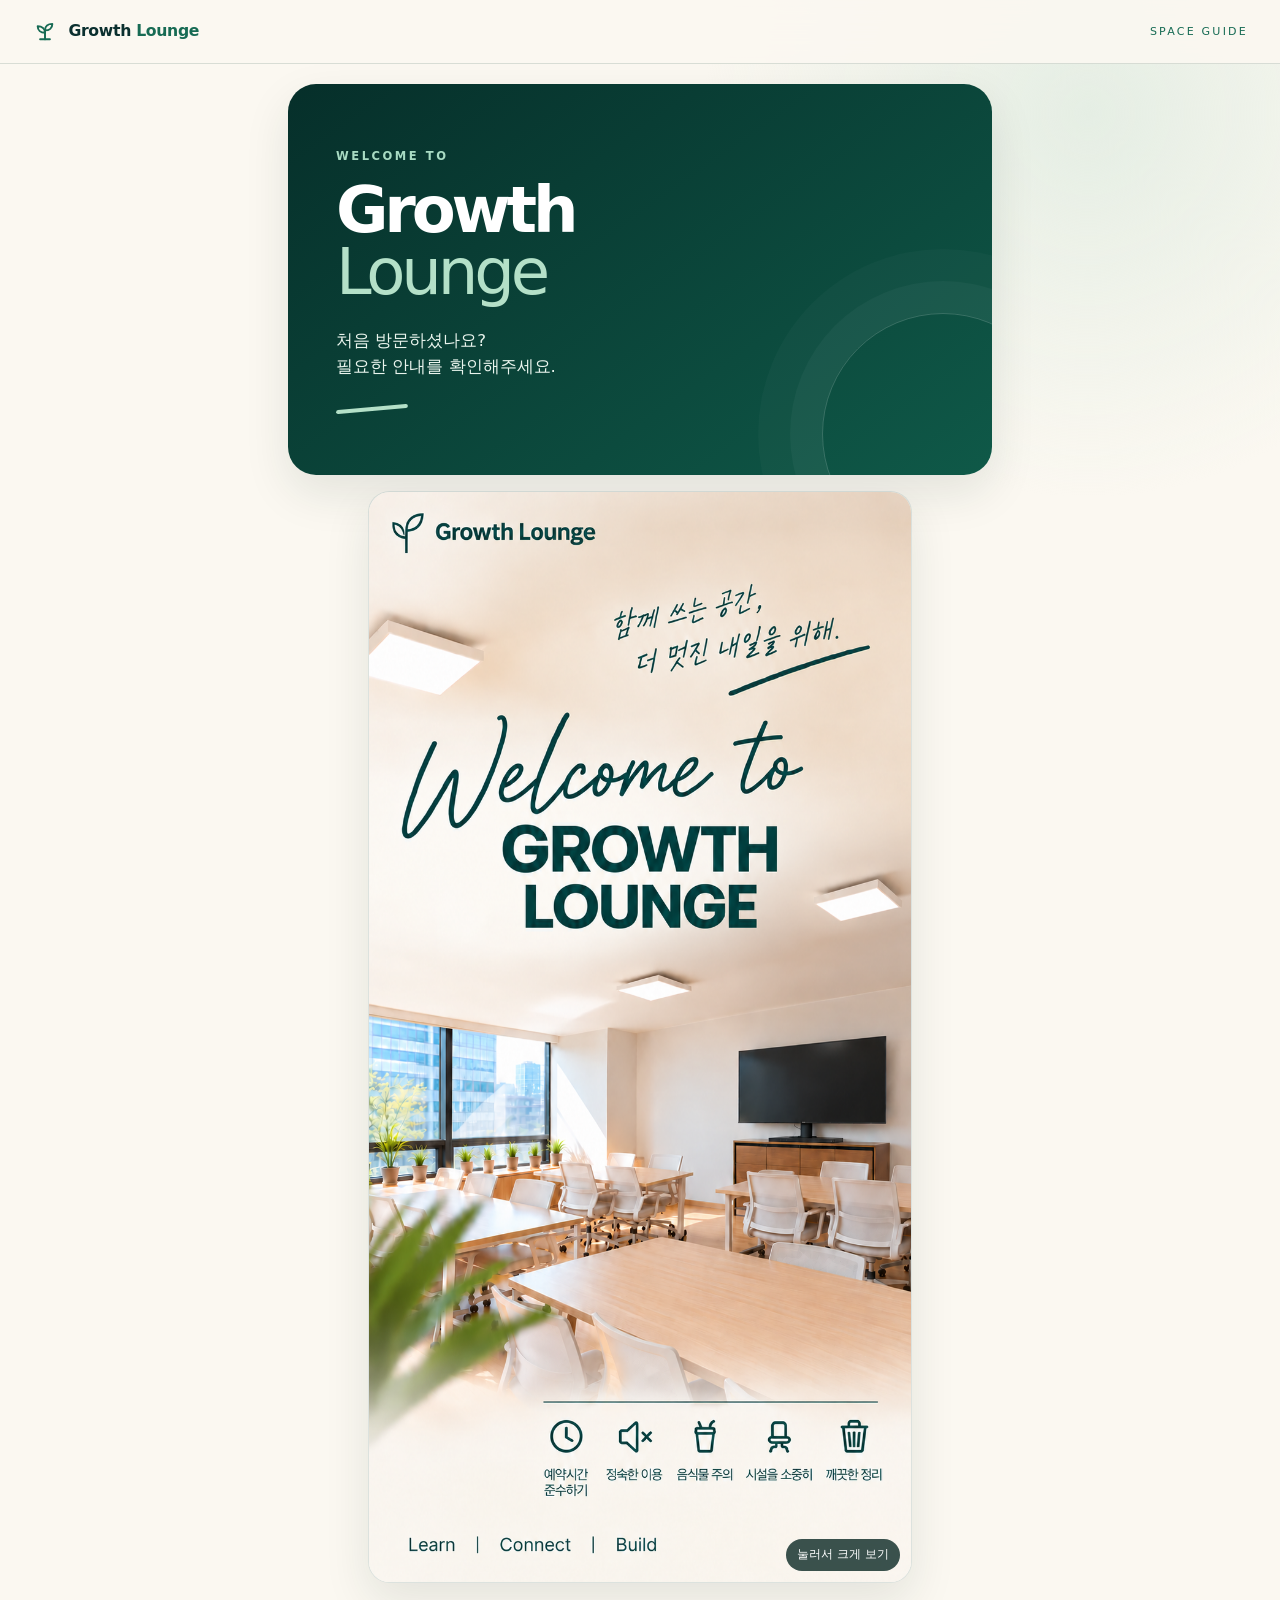
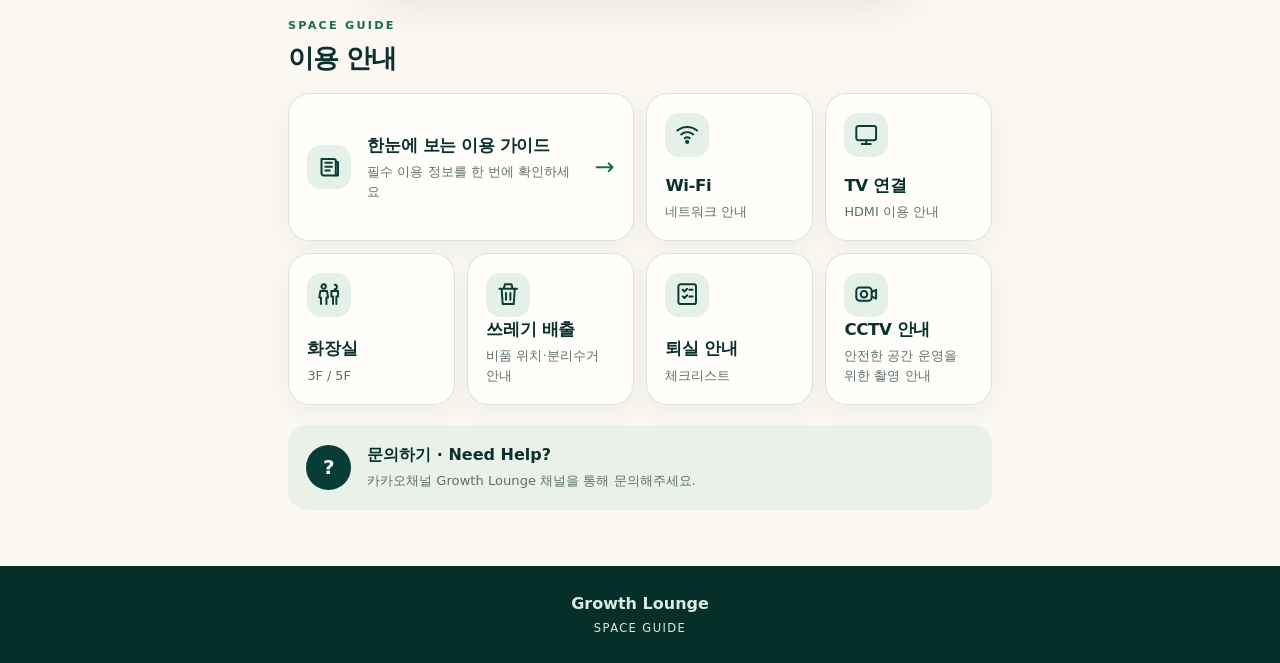
==== commit 920be974: "feat: integrate TV and waste guides" ====
--- a/index.html
+++ b/index.html
@@ -4,7 +4,7 @@
   <meta charset="utf-8">
   <meta name="viewport" content="width=device-width, initial-scale=1.0">
   <meta name="theme-color" content="#073d35">
-  <meta name="description" content="Growth Lounge의 Wi-Fi, TV, 화장실, 퇴실 및 CCTV 안내를 한곳에서 확인하세요.">
+  <meta name="description" content="Growth Lounge의 Wi-Fi, TV, 화장실, 쓰레기 배출, 퇴실 및 CCTV 안내를 한곳에서 확인하세요.">
   <title>Growth Lounge Space Guide</title>
   <link rel="stylesheet" href="./css/style.css">
   <script src="./js/app.js" defer></script>
@@ -192,6 +192,26 @@
         </a>
 
 
+        <!-- WASTE -->
+
+        <a class="guide-card" href="#waste">
+
+          <span class="card-icon" aria-hidden="true">
+
+            <svg viewBox="0 0 24 24">
+              <path d="M4 7h16M9 3h6l1 4H8zM6 7l1 14h10l1-14M10 11v6M14 11v6"/>
+            </svg>
+
+          </span>
+
+          <span>
+            <b>쓰레기 배출</b>
+            <small>비품 위치·분리수거 안내</small>
+          </span>
+
+        </a>
+
+
         <!-- CHECKOUT -->
 
         <a class="guide-card" href="#checkout">
@@ -215,10 +235,7 @@
 
         <!-- CCTV -->
 
-        <a
-          class="guide-card guide-card--wide"
-          href="#cctv"
-        >
+        <a class="guide-card" href="#cctv">
 
           <span class="card-icon" aria-hidden="true">
 
@@ -235,8 +252,6 @@
             <small>안전한 공간 운영을 위한 촬영 안내</small>
           </span>
 
-          <span class="arrow" aria-hidden="true">→</span>
-
         </a>
 
       </nav>
@@ -246,6 +261,7 @@
 
       <aside
         class="help-card"
+        id="help"
         aria-label="문의 안내"
       >
 
@@ -258,7 +274,7 @@
 
         <div>
 
-          <b>Need Help?</b>
+          <b>문의하기 · Need Help?</b>
 
           <p>
             카카오채널 Growth Lounge 채널을 통해 문의해주세요.
@@ -297,10 +313,15 @@
         </h2>
 
         <span>
-          Wi-Fi, TV 연결, 이용 수칙과 퇴실 안내를 확인하세요.
+          처음 방문했다면 핵심 이용 정보를 먼저 확인하세요.
         </span>
 
       </div>
+
+      <a class="related-link" href="#tv">
+        <span><b>TV를 연결하시나요?</b><small>TV / 디스플레이 상세 가이드에서 확인하세요.</small></span>
+        <span aria-hidden="true">→</span>
+      </a>
 
 
       <figure class="image-card image-card--landscape">
@@ -462,78 +483,95 @@
       </div>
 
 
-      <div class="status-card">
-
-        <span
-          class="status-icon"
-          aria-hidden="true"
-        >
-
-          <svg viewBox="0 0 24 24">
-            <rect
-              x="3"
-              y="4.5"
-              width="18"
-              height="13"
-              rx="2"
-            />
-            <path d="M8 21h8M12 17.5V21"/>
-          </svg>
-
-        </span>
-
-
-        <div>
-
-          <small>
-            TV 연결 상세 안내
-          </small>
-
-          <strong>
-            준비 중입니다
-          </strong>
-
-          <p>
-            리모컨 사진과 연결 절차가 준비되면 이곳에 안내됩니다.
-          </p>
-
-        </div>
-
-      </div>
-
-
-      <figure class="image-card image-card--landscape">
-
-        <figcaption>
-
-          <b>
-            현재 이용 가이드
-          </b>
-
-          <span>
-            이미지에서 기본 연결 순서를 확인할 수 있어요.
-          </span>
-
-        </figcaption>
-
+      <div class="guide-steps" aria-label="TV 연결 순서 요약">
+
+        <span><b>01</b>TV 전원</span>
+        <span><b>02</b>외부입력</span>
+        <span><b>03</b>HDMI 3</span>
+        <span><b>04</b>노트북 연결</span>
+
+      </div>
+
+
+      <figure class="image-card">
 
         <button
           class="image-open"
           type="button"
-          data-image="./images/02_quick_guide.png"
-          data-alt="TV 연결 순서가 포함된 Growth Lounge 이용 가이드"
+          data-image="./images/05_tv_guide.png"
+          data-alt="Growth Lounge TV 전원, 외부입력, HDMI 3 및 노트북 연결 안내"
         >
 
           <img
-            src="./images/02_quick_guide.png"
-            alt="TV 연결 순서가 포함된 Growth Lounge 이용 가이드"
-            width="1536"
-            height="1024"
+            src="./images/05_tv_guide.png"
+            alt="Growth Lounge TV 전원, 외부입력, HDMI 3 및 노트북 연결 안내"
+            width="1024"
+            height="1536"
           >
 
-          <span>
-            눌러서 크게 보기
-          </span>
+          <span>눌러서 크게 보기</span>
+
+        </button>
+
+      </figure>
+
+    </section>
+
+
+
+    <!-- =====================================================
+         WASTE
+    ====================================================== -->
+
+    <section
+      class="view detail-view"
+      id="waste"
+      data-view="waste"
+      aria-labelledby="waste-title"
+      hidden
+    >
+
+      <div class="detail-head">
+
+        <a href="#home" class="back-link">← 홈</a>
+
+        <p>WASTE GUIDE</p>
+
+        <h2 id="waste-title">쓰레기 배출 가이드</h2>
+
+        <span>쓰레기 종류에 맞는 위치를 확인해주세요.</span>
+
+      </div>
+
+
+      <dl class="info-list">
+
+        <div><dt>비품 위치</dt><dd>전자레인지 위쪽 수납장</dd></div>
+        <div><dt>일반쓰레기</dt><dd>오른쪽 신발장 옆 커튼 안쪽 세면대 아래</dd></div>
+        <div><dt>라운지 분리수거</dt><dd>같은 공간의 4칸 분리수거함</dd></div>
+        <div><dt>재활용 쓰레기</dt><dd>B3F 엘리베이터에서 내린 후 왼쪽 문</dd></div>
+        <div><dt>음식물 쓰레기</dt><dd>B3F 엘리베이터에서 내린 후 오른쪽 주차장 벽면</dd></div>
+
+      </dl>
+
+
+      <figure class="image-card">
+
+        <button
+          class="image-open"
+          type="button"
+          data-image="./images/07_waste_guide.png"
+          data-alt="Growth Lounge 비품 위치와 일반, 재활용, 음식물 쓰레기 배출 안내"
+        >
+
+          <img
+            src="./images/07_waste_guide.png"
+            alt="Growth Lounge 비품 위치와 일반, 재활용, 음식물 쓰레기 배출 안내"
+            width="1024"
+            height="1536"
+          >
+
+          <span>눌러서 크게 보기</span>
 
         </button>
 
@@ -740,6 +778,11 @@
         </label>
 
       </div>
+
+      <a class="related-link" href="#waste">
+        <span><b>쓰레기 위치가 궁금하신가요?</b><small>비품과 쓰레기 배출 위치를 확인하세요.</small></span>
+        <span aria-hidden="true">→</span>
+      </a>
 
 
       <p
--- a/css/style.css
+++ b/css/style.css
@@ -49,7 +49,7 @@
 .guide-card:focus-visible, button:focus-visible, .back-link:focus-visible, .brand:focus-visible { outline: 3px solid #66a98a; outline-offset: 3px; }
 .guide-card--wide { grid-column: 1 / -1; flex-direction: row; align-items: center; min-height: 6.7rem; gap: 1rem; }
 .card-icon { display: grid; place-items: center; width: 2.75rem; height: 2.75rem; flex: 0 0 auto; border-radius: .9rem; color: var(--green-900); background: var(--green-100); }
-.card-icon svg, .wifi-symbol svg, .status-icon svg { width: 1.65rem; height: 1.65rem; fill: none; stroke: currentColor; stroke-width: 1.8; stroke-linecap: round; stroke-linejoin: round; }
+.card-icon svg, .wifi-symbol svg { width: 1.65rem; height: 1.65rem; fill: none; stroke: currentColor; stroke-width: 1.8; stroke-linecap: round; stroke-linejoin: round; }
 .guide-card b { display: block; font-size: 1.04rem; letter-spacing: -.025em; }
 .guide-card small { display: block; margin-top: .22rem; color: var(--muted); font-size: .8rem; }
 .arrow { margin-left: auto; color: var(--green-700); font-size: 1.5rem; }
@@ -80,12 +80,14 @@
 .primary-button { width: 100%; min-height: 3.25rem; margin-top: 1.25rem; border: 0; border-radius: .95rem; color: white; background: var(--green-900); font-weight: 800; cursor: pointer; }
 .copy-feedback { min-height: 1.5rem; margin: .65rem 0 0; text-align: center; color: var(--green-700); font-size: .86rem; font-weight: 700; }
 
-.status-card { display: flex; gap: 1rem; padding: 1.35rem; border: 1px solid var(--line); border-radius: 1.4rem; background: var(--paper); box-shadow: var(--shadow); }
-.status-icon { display: grid; place-items: center; width: 3.3rem; height: 3.3rem; flex: 0 0 auto; border-radius: 1rem; color: white; background: var(--green-900); }
-.status-card small, .status-card strong { display: block; }
-.status-card small { color: var(--green-700); font-weight: 700; }
-.status-card strong { margin-top: .1rem; font-size: 1.2rem; }
-.status-card p { margin: .5rem 0 0; color: var(--muted); font-size: .88rem; }
+.guide-steps { display: grid; grid-template-columns: 1fr 1fr; gap: .6rem; }
+.guide-steps span { display: flex; align-items: center; gap: .55rem; min-height: 3.4rem; padding: .65rem .75rem; border-radius: 1rem; color: var(--green-900); background: var(--green-100); font-size: .84rem; font-weight: 700; }
+.guide-steps b { display: grid; place-items: center; width: 1.8rem; height: 1.8rem; flex: 0 0 auto; border-radius: 50%; color: white; background: var(--green-700); font-size: .66rem; }
+.related-link { display: flex; align-items: center; justify-content: space-between; gap: 1rem; min-height: 4.5rem; margin: 0 0 1rem; padding: .85rem 1rem; border: 1px solid var(--line); border-radius: 1.1rem; color: var(--green-900); background: var(--green-100); text-decoration: none; }
+.related-link:focus-visible { outline: 3px solid #66a98a; outline-offset: 3px; }
+.related-link b, .related-link small { display: block; }
+.related-link small { margin-top: .1rem; color: var(--muted); font-size: .78rem; font-weight: 500; }
+.related-link > span:last-child { flex: 0 0 auto; font-size: 1.35rem; }
 .floor-grid { display: grid; grid-template-columns: 1fr 1fr; gap: .75rem; }
 .floor-grid div { display: flex; flex-direction: column; align-items: center; padding: 1.3rem .5rem; border-radius: 1.2rem; background: var(--green-100); }
 .floor-grid strong { font-size: 2.2rem; line-height: 1; }.floor-grid span { margin-top: .35rem; font-weight: 700; }
@@ -126,6 +128,7 @@
   .detail-head { padding-top: 1rem; }
   .back-link { margin-bottom: 2rem; }
   .checklist { grid-template-columns: 1fr 1fr; }
+  .checklist + .related-link { max-width: 50%; margin-left: auto; }
 }
 
 @media (prefers-reduced-motion: reduce) { html { scroll-behavior: auto; } * { transition: none !important; } }
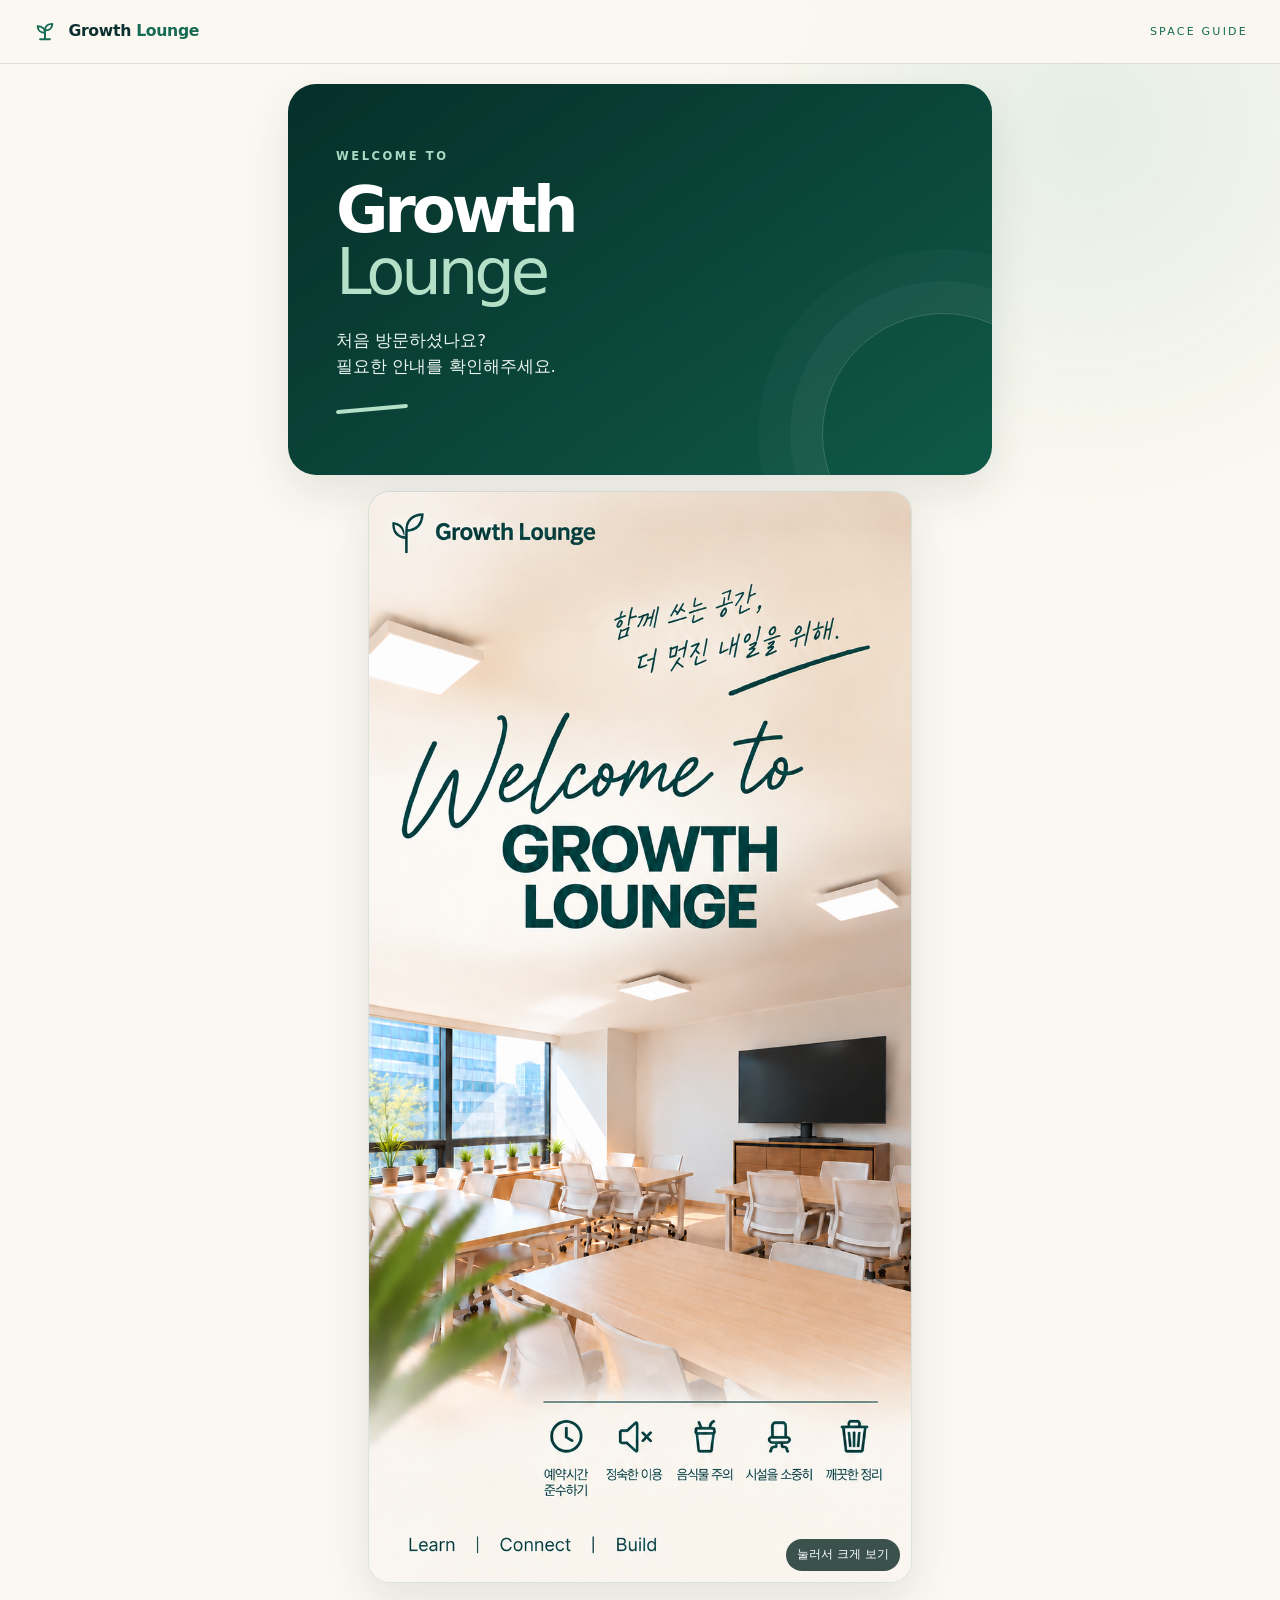
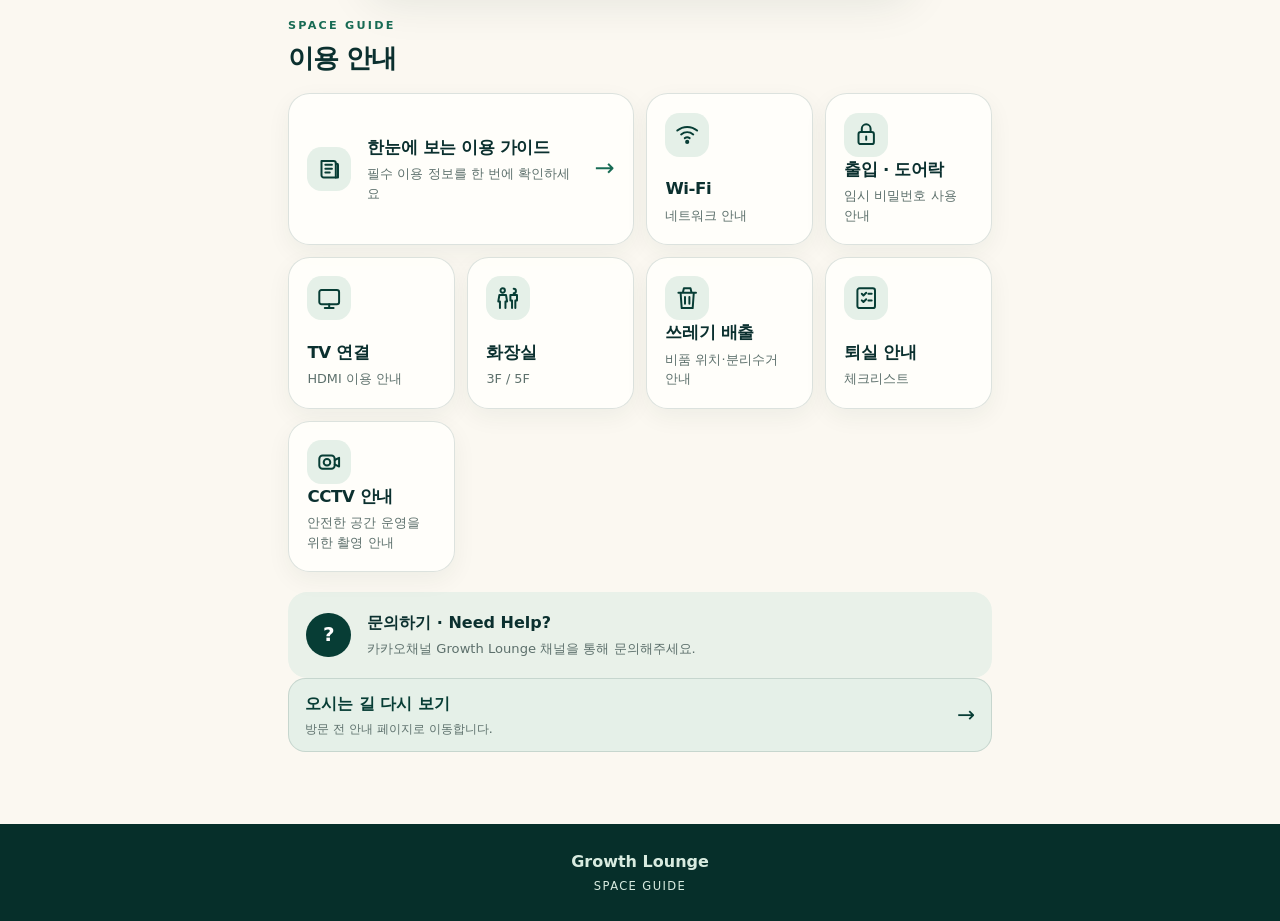
==== commit a65442af: "feat: finalize guide routing structure" ====
--- a/index.html
+++ b/index.html
@@ -4,975 +4,62 @@
   <meta charset="utf-8">
   <meta name="viewport" content="width=device-width, initial-scale=1.0">
   <meta name="theme-color" content="#073d35">
-  <meta name="description" content="Growth Lounge의 Wi-Fi, TV, 화장실, 쓰레기 배출, 퇴실 및 CCTV 안내를 한곳에서 확인하세요.">
+  <meta name="description" content="Growth Lounge 현장 이용안내로 이동합니다.">
   <title>Growth Lounge Space Guide</title>
-  <link rel="stylesheet" href="./css/style.css">
-  <script src="./js/app.js" defer></script>
+
+  <script>
+    const target = new URL('./guide/', window.location.href);
+    target.hash = window.location.hash;
+    window.location.replace(target.href);
+  </script>
+
+  <noscript>
+    <meta http-equiv="refresh" content="0; url=./guide/">
+  </noscript>
+
+  <style>
+    * { box-sizing: border-box; }
+    body {
+      display: grid;
+      min-height: 100vh;
+      margin: 0;
+      padding: 1.5rem;
+      place-items: center;
+      color: #0b2f32;
+      background: #fbf8f1;
+      font-family: system-ui, -apple-system, BlinkMacSystemFont, "Segoe UI", sans-serif;
+      text-align: center;
+    }
+    main {
+      width: min(100%, 28rem);
+      padding: 2rem;
+      border: 1px solid #d8e3dc;
+      border-radius: 1.5rem;
+      background: #fffefa;
+    }
+    h1 { margin: 0 0 .75rem; font-size: 1.5rem; }
+    p { margin: 0; color: #64756f; }
+    a {
+      display: inline-flex;
+      min-height: 3rem;
+      margin-top: 1.5rem;
+      padding: .75rem 1rem;
+      align-items: center;
+      border-radius: .9rem;
+      color: white;
+      background: #073d35;
+      font-weight: 700;
+      text-decoration: none;
+    }
+    a:focus-visible { outline: 3px solid #66a98a; outline-offset: 3px; }
+  </style>
 </head>
 
 <body>
-
-  <a class="skip-link" href="#main">본문으로 바로가기</a>
-
-  <!-- HEADER -->
-  <header class="site-header">
-    <a class="brand" href="#home" aria-label="Growth Lounge Space Guide 홈">
-
-      <span class="brand-mark" aria-hidden="true">
-        <svg viewBox="0 0 32 32" focusable="false">
-          <path d="M16 25V14"></path>
-          <path d="M16 17C10.7 17 7 14.1 7 9c5.3 0 9 2.9 9 8Z"></path>
-          <path d="M16 14c5.3 0 9-2.9 9-8-5.3 0-9 2.9-9 8Z"></path>
-          <path d="M10 25h12"></path>
-        </svg>
-      </span>
-
-      <span>Growth <b>Lounge</b></span>
-
-    </a>
-
-    <span class="header-label">SPACE GUIDE</span>
-  </header>
-
-
-  <main id="main">
-
-    <!-- =====================================================
-         HOME
-    ====================================================== -->
-
-    <section
-      class="view home-view is-active"
-      id="home"
-      data-view="home"
-      aria-labelledby="home-title"
-    >
-
-      <div class="hero">
-
-        <p class="eyebrow">WELCOME TO</p>
-
-        <h1 id="home-title">
-          Growth<br>
-          <span>Lounge</span>
-        </h1>
-
-        <p>
-          처음 방문하셨나요?<br>
-          필요한 안내를 확인해주세요.
-        </p>
-
-        <div class="hero-line" aria-hidden="true"></div>
-
-      </div>
-
-
-      <!-- WELCOME IMAGE -->
-
-      <figure class="image-card home-visual">
-
-        <button
-          class="image-open"
-          type="button"
-          data-image="./images/01_welcome.png"
-          data-alt="Growth Lounge 환영 및 기본 이용 안내"
-        >
-
-          <img
-            src="./images/01_welcome.png"
-            alt="Growth Lounge 환영 및 기본 이용 안내"
-            width="884"
-            height="1779"
-          >
-
-          <span>눌러서 크게 보기</span>
-
-        </button>
-
-      </figure>
-
-
-      <!-- GUIDE MENU -->
-
-      <div class="section-intro">
-        <p>SPACE GUIDE</p>
-        <h2>이용 안내</h2>
-      </div>
-
-
-      <nav class="guide-grid" aria-label="라운지 안내 메뉴">
-
-        <!-- QUICK GUIDE -->
-
-        <a
-          class="guide-card guide-card--wide"
-          href="#quick"
-        >
-
-          <span class="card-icon" aria-hidden="true">
-
-            <svg viewBox="0 0 24 24">
-              <path d="M5 4.5h11a2 2 0 0 1 2 2v13H7a2 2 0 0 1-2-2z"/>
-              <path d="M8.5 8h6M8.5 11.5h6M8.5 15h4"/>
-              <path d="M18 7h1a1 1 0 0 1 1 1v11.5h-2"/>
-            </svg>
-
-          </span>
-
-          <span>
-            <b>한눈에 보는 이용 가이드</b>
-            <small>필수 이용 정보를 한 번에 확인하세요</small>
-          </span>
-
-          <span class="arrow" aria-hidden="true">→</span>
-
-        </a>
-
-
-        <!-- WIFI -->
-
-        <a class="guide-card" href="#wifi">
-
-          <span class="card-icon" aria-hidden="true">
-
-            <svg viewBox="0 0 24 24">
-              <path d="M3 8.7a14 14 0 0 1 18 0M6.5 12.2a9 9 0 0 1 11 0M9.8 15.6a4 4 0 0 1 4.4 0"/>
-              <circle cx="12" cy="19" r="1"/>
-            </svg>
-
-          </span>
-
-          <span>
-            <b>Wi-Fi</b>
-            <small>네트워크 안내</small>
-          </span>
-
-        </a>
-
-
-        <!-- TV -->
-
-        <a class="guide-card" href="#tv">
-
-          <span class="card-icon" aria-hidden="true">
-
-            <svg viewBox="0 0 24 24">
-              <rect x="3" y="4.5" width="18" height="13" rx="2"/>
-              <path d="M8 21h8M12 17.5V21"/>
-            </svg>
-
-          </span>
-
-          <span>
-            <b>TV 연결</b>
-            <small>HDMI 이용 안내</small>
-          </span>
-
-        </a>
-
-
-        <!-- RESTROOM -->
-
-        <a class="guide-card" href="#restroom">
-
-          <span class="card-icon" aria-hidden="true">
-
-            <svg viewBox="0 0 24 24">
-              <circle cx="7" cy="5" r="2"/>
-              <path d="M4.5 21v-6H3l1-6h6l1 6H9.5v6M15.5 21v-7H14V9h6v5h-1.5v7M17 3.5a2 2 0 1 1 0 4"/>
-            </svg>
-
-          </span>
-
-          <span>
-            <b>화장실</b>
-            <small>3F / 5F</small>
-          </span>
-
-        </a>
-
-
-        <!-- WASTE -->
-
-        <a class="guide-card" href="#waste">
-
-          <span class="card-icon" aria-hidden="true">
-
-            <svg viewBox="0 0 24 24">
-              <path d="M4 7h16M9 3h6l1 4H8zM6 7l1 14h10l1-14M10 11v6M14 11v6"/>
-            </svg>
-
-          </span>
-
-          <span>
-            <b>쓰레기 배출</b>
-            <small>비품 위치·분리수거 안내</small>
-          </span>
-
-        </a>
-
-
-        <!-- CHECKOUT -->
-
-        <a class="guide-card" href="#checkout">
-
-          <span class="card-icon" aria-hidden="true">
-
-            <svg viewBox="0 0 24 24">
-              <rect x="4" y="3" width="16" height="18" rx="2"/>
-              <path d="m8 8 1.5 1.5L12 7M14 8h3M8 14l1.5 1.5L12 13M14 14h3"/>
-            </svg>
-
-          </span>
-
-          <span>
-            <b>퇴실 안내</b>
-            <small>체크리스트</small>
-          </span>
-
-        </a>
-
-
-        <!-- CCTV -->
-
-        <a class="guide-card" href="#cctv">
-
-          <span class="card-icon" aria-hidden="true">
-
-            <svg viewBox="0 0 24 24">
-              <rect x="3" y="6" width="14" height="12" rx="3"/>
-              <circle cx="10" cy="12" r="3"/>
-              <path d="m17 10 4-2v8l-4-2"/>
-            </svg>
-
-          </span>
-
-          <span>
-            <b>CCTV 안내</b>
-            <small>안전한 공간 운영을 위한 촬영 안내</small>
-          </span>
-
-        </a>
-
-      </nav>
-
-
-      <!-- HELP -->
-
-      <aside
-        class="help-card"
-        id="help"
-        aria-label="문의 안내"
-      >
-
-        <span
-          class="help-mark"
-          aria-hidden="true"
-        >
-          ?
-        </span>
-
-        <div>
-
-          <b>문의하기 · Need Help?</b>
-
-          <p>
-            카카오채널 Growth Lounge 채널을 통해 문의해주세요.
-          </p>
-
-        </div>
-
-      </aside>
-
-    </section>
-
-
-
-    <!-- =====================================================
-         QUICK GUIDE
-    ====================================================== -->
-
-    <section
-      class="view detail-view"
-      id="quick"
-      data-view="quick"
-      aria-labelledby="quick-title"
-      hidden
-    >
-
-      <div class="detail-head">
-
-        <a href="#home" class="back-link">
-          ← 홈
-        </a>
-
-        <p>QUICK GUIDE</p>
-
-        <h2 id="quick-title">
-          한눈에 보는 이용 가이드
-        </h2>
-
-        <span>
-          처음 방문했다면 핵심 이용 정보를 먼저 확인하세요.
-        </span>
-
-      </div>
-
-      <a class="related-link" href="#tv">
-        <span><b>TV를 연결하시나요?</b><small>TV / 디스플레이 상세 가이드에서 확인하세요.</small></span>
-        <span aria-hidden="true">→</span>
-      </a>
-
-
-      <figure class="image-card image-card--landscape">
-
-        <button
-          class="image-open"
-          type="button"
-          data-image="./images/02_quick_guide.png"
-          data-alt="Growth Lounge 한눈에 보는 이용 가이드"
-        >
-
-          <img
-            src="./images/02_quick_guide.png"
-            alt="Growth Lounge 한눈에 보는 이용 가이드"
-            width="1536"
-            height="1024"
-          >
-
-          <span>눌러서 크게 보기</span>
-
-        </button>
-
-      </figure>
-
-    </section>
-
-
-
-    <!-- =====================================================
-         WIFI
-    ====================================================== -->
-
-    <section
-      class="view detail-view"
-      id="wifi"
-      data-view="wifi"
-      aria-labelledby="wifi-title"
-      hidden
-    >
-
-      <div class="detail-head">
-
-        <a href="#home" class="back-link">
-          ← 홈
-        </a>
-
-        <p>CONNECT</p>
-
-        <h2 id="wifi-title">
-          Wi-Fi 안내
-        </h2>
-
-        <span>
-          빠르고 편안하게 인터넷을 이용하세요.
-        </span>
-
-      </div>
-
-
-      <div class="wifi-panel">
-
-        <span
-          class="wifi-symbol"
-          aria-hidden="true"
-        >
-
-          <svg viewBox="0 0 24 24">
-
-            <path d="M3 8.7a14 14 0 0 1 18 0M6.5 12.2a9 9 0 0 1 11 0M9.8 15.6a4 4 0 0 1 4.4 0"/>
-
-            <circle
-              cx="12"
-              cy="19"
-              r="1"
-            />
-
-          </svg>
-
-        </span>
-
-
-        <div class="credential">
-
-          <small>
-            Network
-          </small>
-
-          <strong>
-            GROWTH LAUNGE
-          </strong>
-
-        </div>
-
-
-        <div class="credential">
-
-          <small>
-            Password
-          </small>
-
-          <strong id="wifi-password">
-            growth1703-2!
-          </strong>
-
-        </div>
-
-
-        <button
-          class="primary-button"
-          id="copy-password"
-          type="button"
-        >
-          비밀번호 복사
-        </button>
-
-
-        <p
-          class="copy-feedback"
-          id="copy-feedback"
-          role="status"
-          aria-live="polite"
-        ></p>
-
-      </div>
-
-    </section>
-
-
-
-    <!-- =====================================================
-         TV
-    ====================================================== -->
-
-    <section
-      class="view detail-view"
-      id="tv"
-      data-view="tv"
-      data-guide="tv"
-      aria-labelledby="tv-title"
-      hidden
-    >
-
-      <div class="detail-head">
-
-        <a href="#home" class="back-link">
-          ← 홈
-        </a>
-
-        <p>DISPLAY</p>
-
-        <h2 id="tv-title">
-          TV 연결 안내
-        </h2>
-
-        <span>
-          HDMI를 이용해 노트북을 연결할 수 있습니다.
-        </span>
-
-      </div>
-
-
-      <div class="guide-steps" aria-label="TV 연결 순서 요약">
-
-        <span><b>01</b>TV 전원</span>
-        <span><b>02</b>외부입력</span>
-        <span><b>03</b>HDMI 3</span>
-        <span><b>04</b>노트북 연결</span>
-
-      </div>
-
-
-      <figure class="image-card">
-
-        <button
-          class="image-open"
-          type="button"
-          data-image="./images/05_tv_guide.png"
-          data-alt="Growth Lounge TV 전원, 외부입력, HDMI 3 및 노트북 연결 안내"
-        >
-
-          <img
-            src="./images/05_tv_guide.png"
-            alt="Growth Lounge TV 전원, 외부입력, HDMI 3 및 노트북 연결 안내"
-            width="1024"
-            height="1536"
-          >
-
-          <span>눌러서 크게 보기</span>
-
-        </button>
-
-      </figure>
-
-    </section>
-
-
-
-    <!-- =====================================================
-         WASTE
-    ====================================================== -->
-
-    <section
-      class="view detail-view"
-      id="waste"
-      data-view="waste"
-      aria-labelledby="waste-title"
-      hidden
-    >
-
-      <div class="detail-head">
-
-        <a href="#home" class="back-link">← 홈</a>
-
-        <p>WASTE GUIDE</p>
-
-        <h2 id="waste-title">쓰레기 배출 가이드</h2>
-
-        <span>쓰레기 종류에 맞는 위치를 확인해주세요.</span>
-
-      </div>
-
-
-      <dl class="info-list">
-
-        <div><dt>비품 위치</dt><dd>전자레인지 위쪽 수납장</dd></div>
-        <div><dt>일반쓰레기</dt><dd>오른쪽 신발장 옆 커튼 안쪽 세면대 아래</dd></div>
-        <div><dt>라운지 분리수거</dt><dd>같은 공간의 4칸 분리수거함</dd></div>
-        <div><dt>재활용 쓰레기</dt><dd>B3F 엘리베이터에서 내린 후 왼쪽 문</dd></div>
-        <div><dt>음식물 쓰레기</dt><dd>B3F 엘리베이터에서 내린 후 오른쪽 주차장 벽면</dd></div>
-
-      </dl>
-
-
-      <figure class="image-card">
-
-        <button
-          class="image-open"
-          type="button"
-          data-image="./images/07_waste_guide.png"
-          data-alt="Growth Lounge 비품 위치와 일반, 재활용, 음식물 쓰레기 배출 안내"
-        >
-
-          <img
-            src="./images/07_waste_guide.png"
-            alt="Growth Lounge 비품 위치와 일반, 재활용, 음식물 쓰레기 배출 안내"
-            width="1024"
-            height="1536"
-          >
-
-          <span>눌러서 크게 보기</span>
-
-        </button>
-
-      </figure>
-
-    </section>
-
-
-
-    <!-- =====================================================
-         RESTROOM
-    ====================================================== -->
-
-    <section
-      class="view detail-view"
-      id="restroom"
-      data-view="restroom"
-      aria-labelledby="restroom-title"
-      hidden
-    >
-
-      <div class="detail-head">
-
-        <a href="#home" class="back-link">
-          ← 홈
-        </a>
-
-        <p>RESTROOM</p>
-
-        <h2 id="restroom-title">
-          화장실 안내
-        </h2>
-
-        <span>
-          3층 또는 5층의 남·녀 화장실을 이용해주세요.
-        </span>
-
-      </div>
-
-
-      <div class="floor-grid">
-
-        <div>
-
-          <strong>
-            3F
-          </strong>
-
-          <span>
-            남·녀 화장실 이용 가능
-          </span>
-
-        </div>
-
-
-        <div>
-
-          <strong>
-            5F
-          </strong>
-
-          <span>
-            남·녀 화장실 이용 가능
-          </span>
-
-        </div>
-
-      </div>
-
-
-      <figure class="image-card">
-
-        <button
-          class="image-open"
-          type="button"
-          data-image="./images/04_restroom.png"
-          data-alt="3층과 5층 남녀 화장실 이용 안내"
-        >
-
-          <img
-            src="./images/04_restroom.png"
-            alt="3층과 5층 남녀 화장실 이용 안내"
-            width="1024"
-            height="1536"
-          >
-
-          <span>
-            눌러서 크게 보기
-          </span>
-
-        </button>
-
-      </figure>
-
-    </section>
-
-
-
-    <!-- =====================================================
-         CHECKOUT
-    ====================================================== -->
-
-    <section
-      class="view detail-view"
-      id="checkout"
-      data-view="checkout"
-      aria-labelledby="checkout-title"
-      hidden
-    >
-
-      <div class="detail-head">
-
-        <a href="#home" class="back-link">
-          ← 홈
-        </a>
-
-        <p>CHECK OUT</p>
-
-        <h2 id="checkout-title">
-          퇴실 전 확인해주세요
-        </h2>
-
-        <span>
-          다음 이용자를 위한 작은 배려입니다.
-        </span>
-
-      </div>
-
-
-      <div
-        class="checklist"
-        id="checkout-list"
-      >
-
-        <label>
-          <input type="checkbox">
-          <span>
-            <b>01</b>
-            책상과 의자를 원래 위치로 정리했나요?
-          </span>
-        </label>
-
-
-        <label>
-          <input type="checkbox">
-          <span>
-            <b>02</b>
-            쓰레기는 모두 정리했나요?
-          </span>
-        </label>
-
-
-        <label>
-          <input type="checkbox">
-          <span>
-            <b>03</b>
-            HDMI / 케이블을 제자리에 두었나요?
-          </span>
-        </label>
-
-
-        <label>
-          <input type="checkbox">
-          <span>
-            <b>04</b>
-            TV와 주변 기기를 껐나요?
-          </span>
-        </label>
-
-
-        <label>
-          <input type="checkbox">
-          <span>
-            <b>05</b>
-            에어컨과 조명을 껐나요?
-          </span>
-        </label>
-
-
-        <label>
-          <input type="checkbox">
-          <span>
-            <b>06</b>
-            개인 소지품을 모두 챙겼나요?
-          </span>
-        </label>
-
-
-        <label>
-          <input type="checkbox">
-          <span>
-            <b>07</b>
-            창문은 모두 닫았나요?
-          </span>
-        </label>
-
-
-        <label>
-          <input type="checkbox">
-          <span>
-            <b>08</b>
-            도어락을 잠그고 퇴실했나요?
-          </span>
-        </label>
-
-      </div>
-
-      <a class="related-link" href="#waste">
-        <span><b>쓰레기 위치가 궁금하신가요?</b><small>비품과 쓰레기 배출 위치를 확인하세요.</small></span>
-        <span aria-hidden="true">→</span>
-      </a>
-
-
-      <p
-        class="complete-message"
-        id="complete-message"
-        role="status"
-        aria-live="polite"
-      >
-        모두 확인하셨나요?<br>
-        다음 이용자를 위해 감사합니다 :)
-      </p>
-
-
-      <figure class="image-card">
-
-        <button
-          class="image-open"
-          type="button"
-          data-image="./images/03_checkout.png"
-          data-alt="Growth Lounge 퇴실 체크리스트"
-        >
-
-          <img
-            src="./images/03_checkout.png"
-            alt="Growth Lounge 퇴실 체크리스트"
-            width="1024"
-            height="1536"
-          >
-
-          <span>
-            눌러서 크게 보기
-          </span>
-
-        </button>
-
-      </figure>
-
-    </section>
-
-
-
-    <!-- =====================================================
-         CCTV
-    ====================================================== -->
-
-    <section
-      class="view detail-view"
-      id="cctv"
-      data-view="cctv"
-      aria-labelledby="cctv-title"
-      hidden
-    >
-
-      <div class="detail-head">
-
-        <a href="#home" class="back-link">
-          ← 홈
-        </a>
-
-        <p>SAFETY</p>
-
-        <h2 id="cctv-title">
-          CCTV 촬영 안내
-        </h2>
-
-        <span>
-          안전하고 쾌적한 공간 운영을 위해 CCTV가 운영되고 있습니다.
-        </span>
-
-      </div>
-
-
-      <dl class="info-list">
-
-        <div>
-          <dt>촬영 목적</dt>
-          <dd>
-            시설 안전, 화재 예방 및 범죄 방지, 시설 관리
-          </dd>
-        </div>
-
-
-        <div>
-          <dt>촬영 범위</dt>
-          <dd>
-            라운지 내부 공용 공간
-          </dd>
-        </div>
-
-
-        <div>
-          <dt>촬영 시간</dt>
-          <dd>
-            24시간 연중무휴
-          </dd>
-        </div>
-
-
-        <div>
-          <dt>관련 문의</dt>
-          <dd>
-            카카오채널 Growth Lounge 채널을 통해 문의해주세요.
-          </dd>
-        </div>
-
-      </dl>
-
-
-      <figure class="image-card image-card--landscape">
-
-        <button
-          class="image-open"
-          type="button"
-          data-image="./images/06_cctv.png"
-          data-alt="Growth Lounge CCTV 촬영 목적, 범위, 시간 및 문의 안내"
-        >
-
-          <img
-            src="./images/06_cctv.png"
-            alt="Growth Lounge CCTV 촬영 목적, 범위, 시간 및 문의 안내"
-            width="1536"
-            height="1024"
-          >
-
-          <span>
-            눌러서 크게 보기
-          </span>
-
-        </button>
-
-      </figure>
-
-    </section>
-
+  <main>
+    <h1>Growth Lounge</h1>
+    <p>현장 이용안내로 이동하고 있습니다.</p>
+    <a href="./guide/">현장 이용안내로 이동</a>
   </main>
-
-
-
-  <!-- =====================================================
-       FOOTER
-  ====================================================== -->
-
-  <footer>
-
-    <b>
-      Growth Lounge
-    </b>
-
-    <span>
-      SPACE GUIDE
-    </span>
-
-  </footer>
-
-
-
-  <!-- =====================================================
-       IMAGE VIEWER
-  ====================================================== -->
-
-  <dialog
-    class="image-viewer"
-    id="image-viewer"
-    aria-label="안내 이미지 확대 보기"
-  >
-
-    <button
-      class="viewer-close"
-      type="button"
-      aria-label="이미지 닫기"
-    >
-      ×
-    </button>
-
-
-    <div class="viewer-scroll">
-
-      <img
-        src=""
-        alt=""
-      >
-
-    </div>
-
-
-    <p>
-      두 손가락으로 확대하거나 스크롤해서 확인하세요.
-    </p>
-
-  </dialog>
-
 </body>
 </html>
